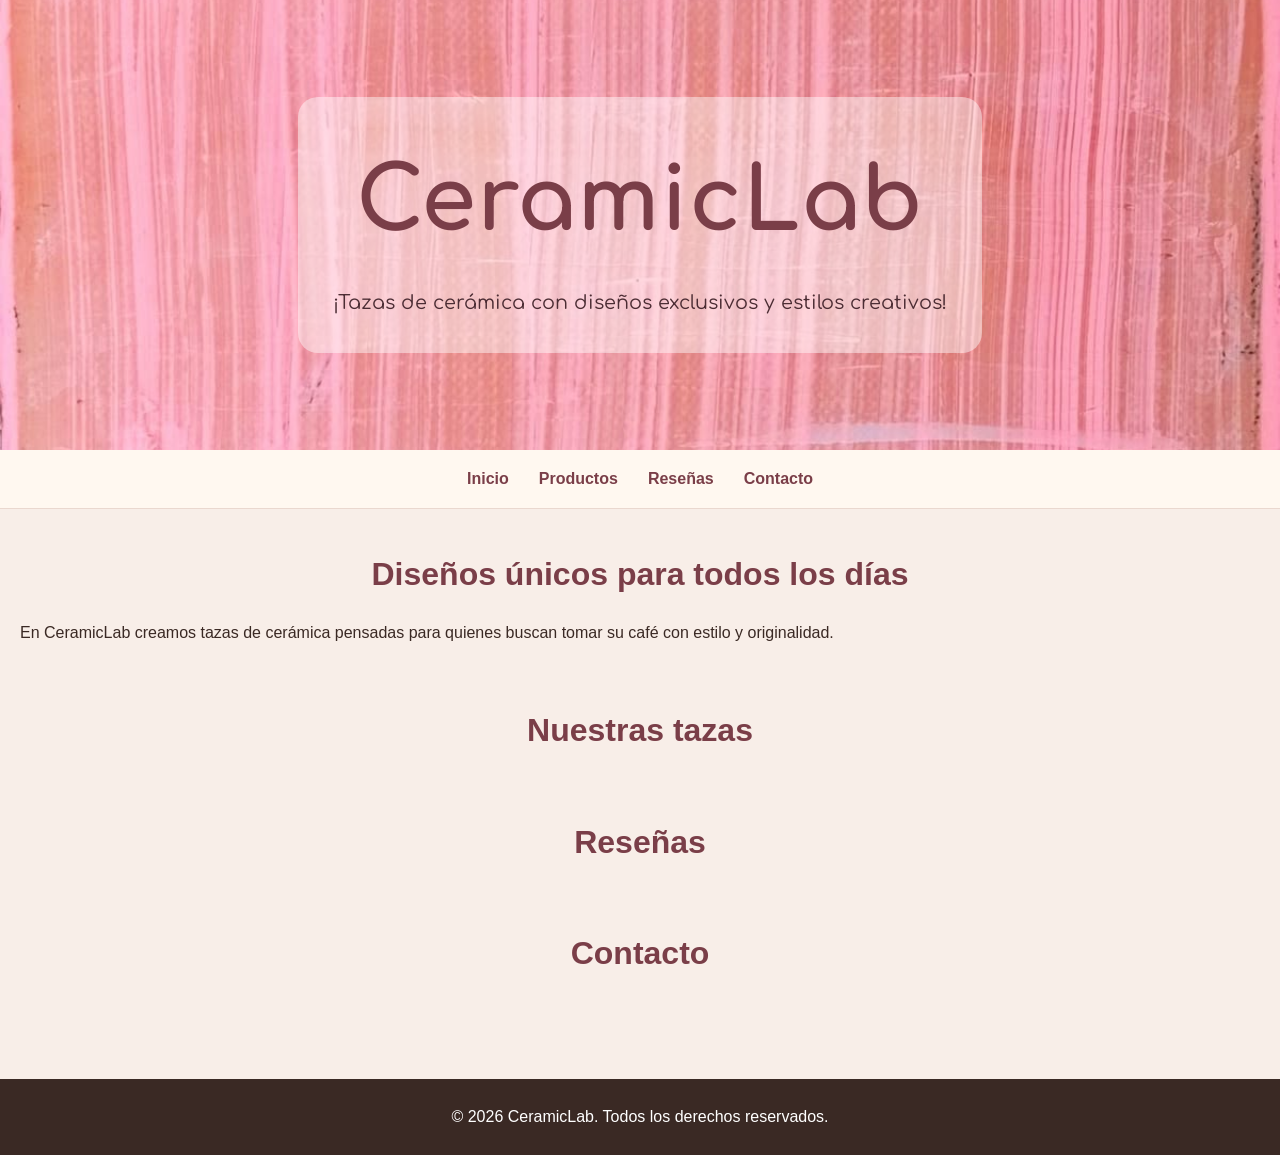
==== index.html @ 23b47c5d "Rename Index.html to index.html" ====
<!DOCTYPE html>
<html lang="es">
<head>
  <meta charset="UTF-8">
  <meta name="viewport" content="width=device-width, initial-scale=1.0">
  <title>CeramicLab</title>
  <link rel="preconnect" href="https://fonts.googleapis.com">
  <link rel="preconnect" href="https://fonts.gstatic.com" crossorigin>
  <link href="https://fonts.googleapis.com/css2?family=Comfortaa:wght@400;700&display=swap" rel="stylesheet">
  <link rel="stylesheet" href="styles.css">
  </head>
<body>

    <header class="hero" id="inicio">
  <div class="hero-contenido">
    <h1>CeramicLab</h1>
    <p>¡Tazas de cerámica con diseños exclusivos y estilos creativos!</p>
  </div>
</header>


  <nav>
    <ul>
      <li><a href="#inicio">Inicio</a></li>
      <li><a href="#productos">Productos</a></li>
      <li><a href="#resenas">Reseñas</a></li>
      <li><a href="#contacto">Contacto</a></li>
    </ul>
  </nav>

  <main>
    <section id="presentación">
      <h2>Diseños únicos para todos los días</h2>
      <p>En CeramicLab creamos tazas de cerámica pensadas para quienes buscan tomar su café con estilo y originalidad.</p>
    </section>

    <section id="productos">
      <h2>Nuestras tazas</h2>
    </section>

    <section id="resenas">
      <h2>Reseñas</h2>
    </section>

    <section id="contacto">
      <h2>Contacto</h2>
    </section>
  </main>

  <footer>
    <p>© 2026 CeramicLab. Todos los derechos reservados.</p>
  </footer>

</body>
</html>
---- styles.css ----
/* RESET GENERAL */
* {
  margin: 0;
  padding: 0;
  box-sizing: border-box;
}

/* ESTILOS GENERALES */
body {
  font-family: Arial, sans-serif;
  background-color: #f8eee8;
  color: #3a2924;
  line-height: 1.6;
}

/* PORTADA / HERO */
.hero {
  background-image: url("./imagenes/Fondo-CL.jpg");
  background-size: cover;
  background-position: center;
  background-repeat: no-repeat;
  min-height: 450px;
  display: flex;
  justify-content: center;
  align-items: center;
  text-align: center;
  padding: 40px 20px;
}

.hero-contenido {
  background-color: rgba(255, 255, 255, 0.45);
  padding: 35px;
  border-radius: 20px;
  max-width: 700px;
}

.hero h1 {
  font-family: "Comfortaa", sans-serif;
  font-size: 5.5rem;
  color: #7a3e48;
  margin-bottom: 15px;
  letter-spacing: 1px;
}

.hero p {
  font-family: "Comfortaa", sans-serif;
  font-size: 1.2rem;
  color: #4b2c33;
}

/* NAVEGACIÓN */
nav {
  background-color: #fff8f0;
  padding: 16px 20px;
  border-bottom: 1px solid #ead8cf;
}

nav ul {
  list-style: none;
  display: flex;
  justify-content: center;
  gap: 30px;
  flex-wrap: wrap;
}

nav a {
  text-decoration: none;
  color: #7a3e48;
  font-weight: bold;
}

nav a:hover {
  color: #c97b63;
}

/* CONTENIDO PRINCIPAL */
main {
  padding: 40px 20px;
}

section {
  margin-bottom: 60px;
}

section h2 {
  text-align: center;
  font-size: 2rem;
  color: #7a3e48;
  margin-bottom: 20px;
}

/* INICIO */
#presentacion {
  max-width: 900px;
  margin: 0 auto 60px auto;
  text-align: center;
}

#presentacion p {
  font-size: 1.1rem;
}

/* PRODUCTOS CON FLEXBOX */
.productos-contenedor {
  display: flex;
  justify-content: center;
  gap: 25px;
  flex-wrap: wrap;
}

.card-producto {
  background-color: #fffaf5;
  width: 280px;
  padding: 20px;
  border-radius: 18px;
  box-shadow: 0 4px 14px rgba(90, 56, 48, 0.15);
  text-align: center;
}

.card-producto img {
  width: 100%;
  height: 220px;
  object-fit: cover;
  border-radius: 14px;
  margin-bottom: 15px;
}

.card-producto h3 {
  color: #7a3e48;
  margin-bottom: 10px;
}

.card-producto p {
  margin-bottom: 12px;
}

.precio {
  display: block;
  font-weight: bold;
  color: #c97b63;
  font-size: 1.2rem;
  margin-bottom: 15px;
}

.card-producto button {
  background-color: #c97b63;
  color: white;
  border: none;
  padding: 10px 18px;
  border-radius: 25px;
  cursor: pointer;
}

.card-producto button:hover {
  background-color: #a95f4d;
}

/* RESEÑAS CON GRID */
.resenas-contenedor {
  display: grid;
  grid-template-columns: repeat(3, 1fr);
  gap: 25px;
  max-width: 1000px;
  margin: 0 auto;
}

.card-resena {
  background-color: #fffaf5;
  padding: 25px;
  border-radius: 18px;
  box-shadow: 0 4px 14px rgba(90, 56, 48, 0.12);
}

.card-resena h3 {
  color: #7a3e48;
  margin-bottom: 10px;
}

/* CONTACTO */
#contacto {
  max-width: 700px;
  margin: 0 auto 60px auto;
}

form {
  background-color: #fffaf5;
  padding: 30px;
  border-radius: 18px;
  box-shadow: 0 4px 14px rgba(90, 56, 48, 0.12);
}

label {
  display: block;
  margin-bottom: 8px;
  font-weight: bold;
  color: #7a3e48;
}

input,
textarea {
  width: 100%;
  padding: 12px;
  margin-bottom: 18px;
  border: 1px solid #d8b8ad;
  border-radius: 10px;
  font-family: Arial, sans-serif;
}

textarea {
  min-height: 120px;
  resize: vertical;
}

input:focus,
textarea:focus {
  outline: none;
  border-color: #c97b63;
}

form button {
  background-color: #7a3e48;
  color: white;
  border: none;
  padding: 12px 22px;
  border-radius: 25px;
  cursor: pointer;
}

form button:hover {
  background-color: #5e2f38;
}

/* FOOTER */
footer {
  background-color: #3a2924;
  color: white;
  text-align: center;
  padding: 25px 20px;
}

/* RESPONSIVE */
@media (max-width: 768px) {
  .hero {
    min-height: 360px;
    padding: 30px 15px;
  }

  .hero h1 {
    font-size: 2.4rem;
  }

  .hero p {
    font-size: 1rem;
  }

  .hero-contenido {
    padding: 25px;
  }

  nav ul {
    flex-direction: column;
    gap: 12px;
  }

  main {
    padding: 30px 15px;
  }

  .resenas-contenedor {
    grid-template-columns: 1fr;
  }

  form {
    padding: 22px;
  }
}
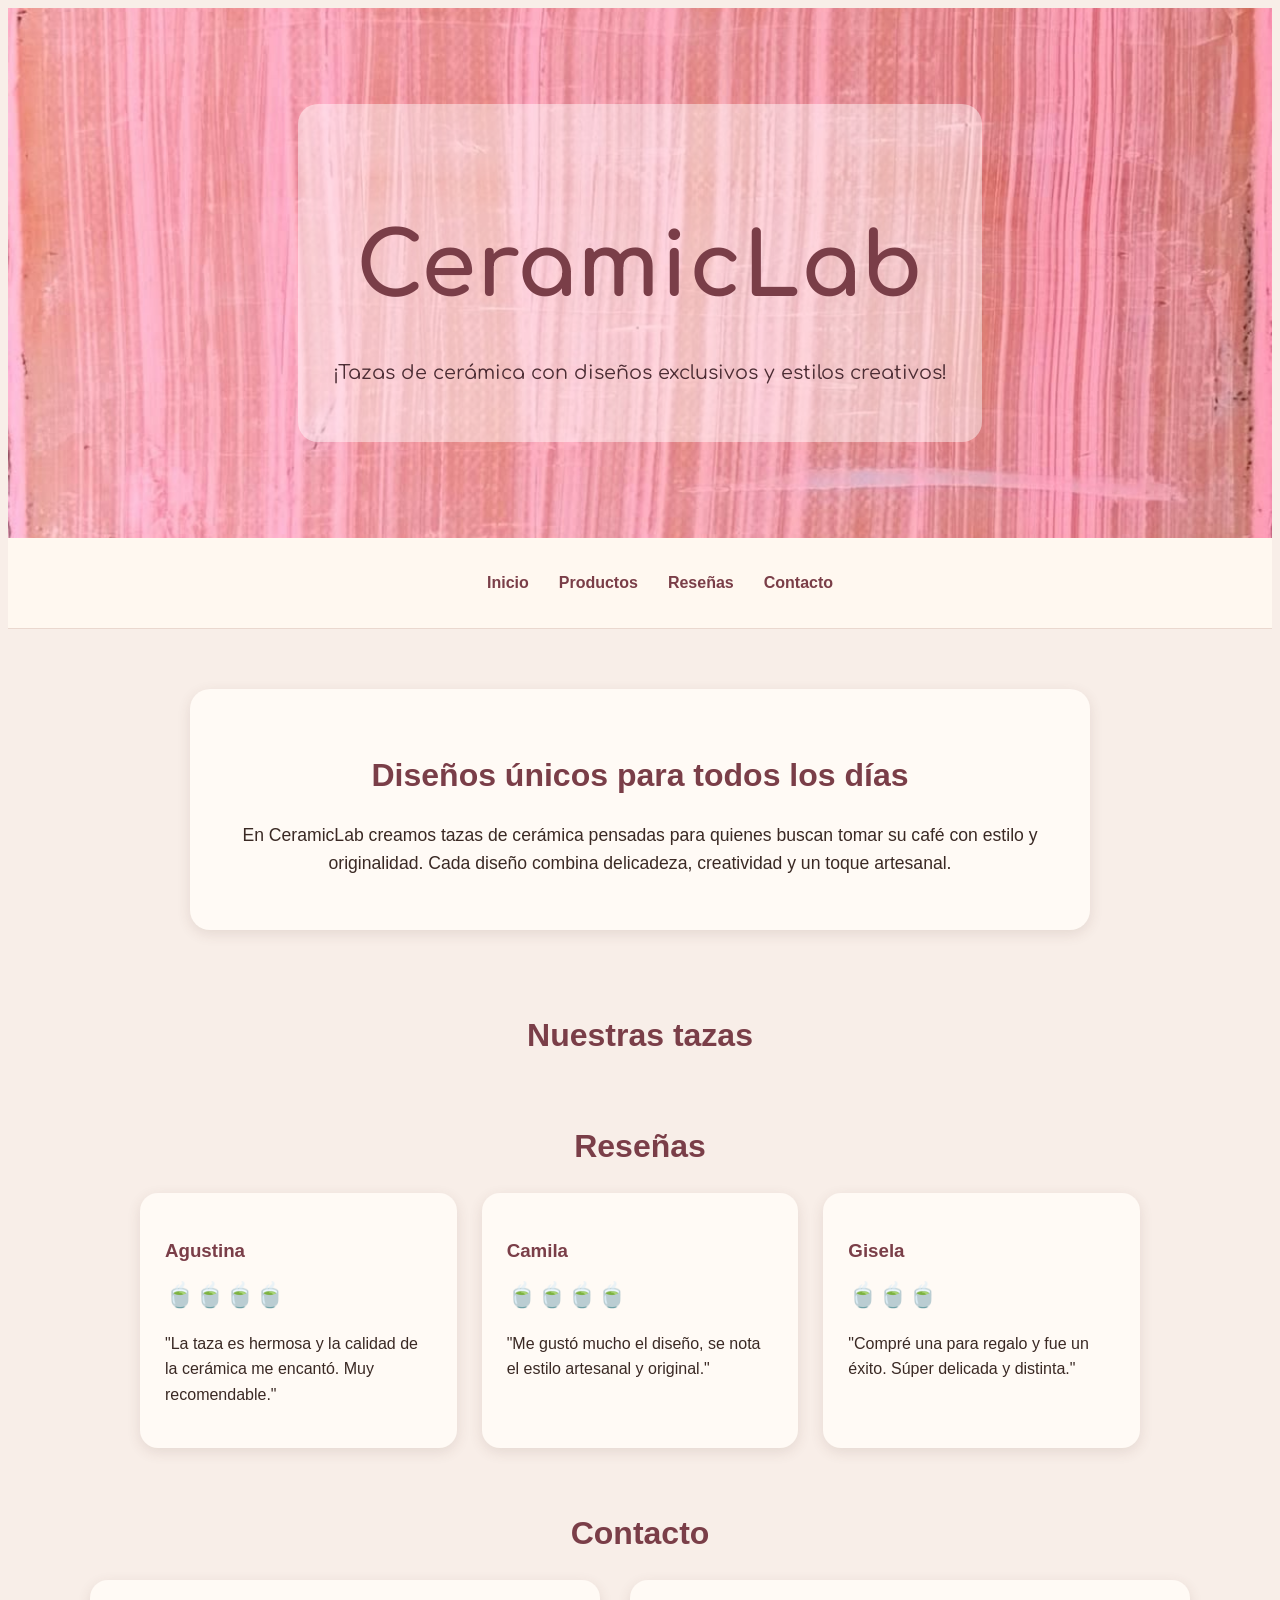
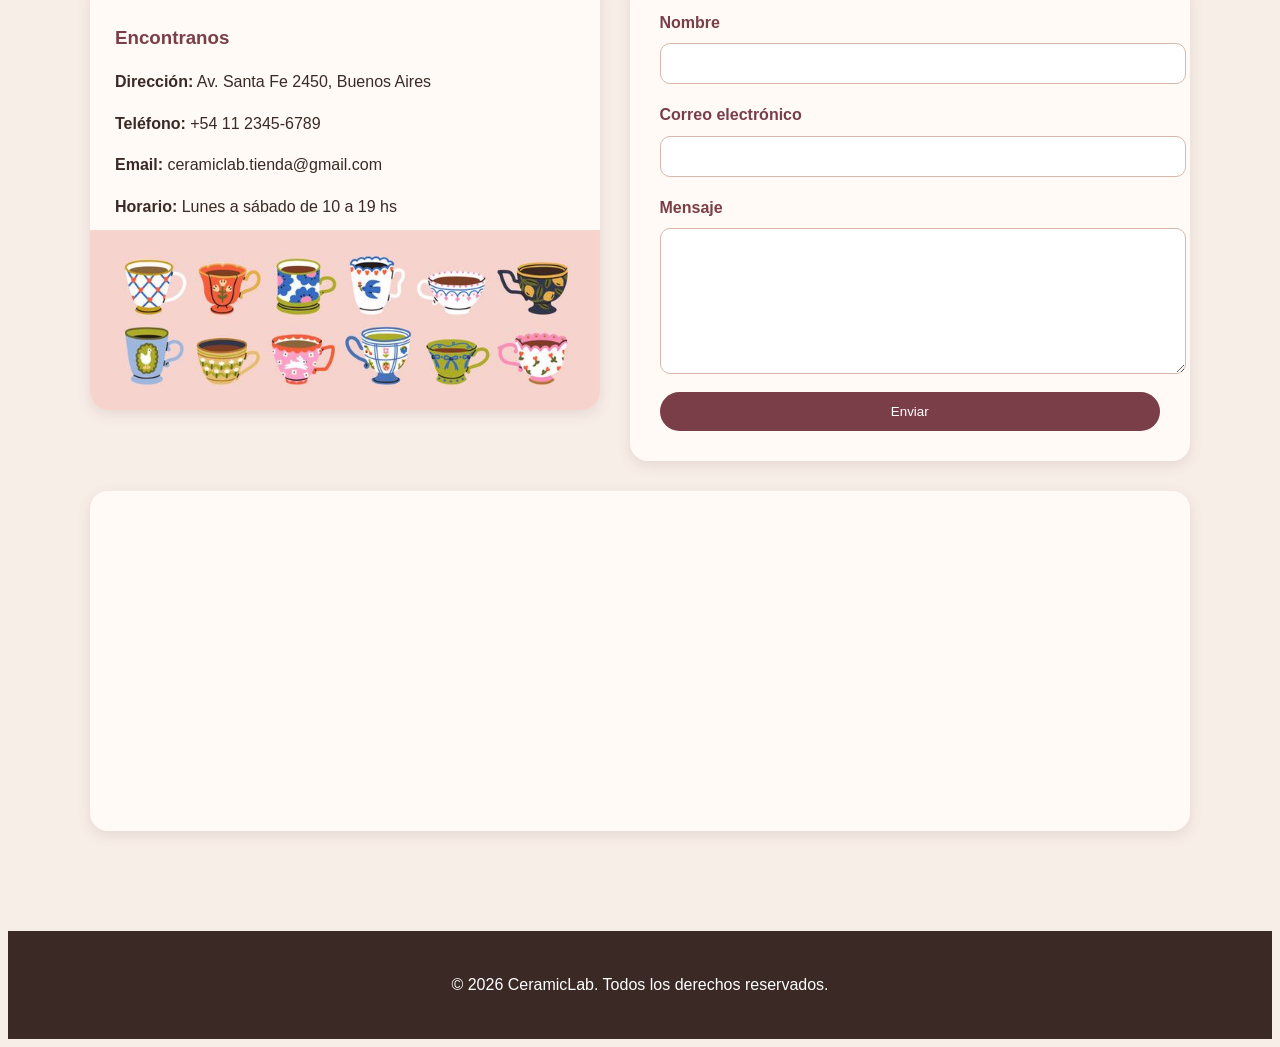
==== commit aecac42a: "Merge branch 'main' of https://github.com/maluguiro/CeramicLab" ====
--- a/index.html
+++ b/index.html
@@ -29,22 +29,86 @@
   </nav>
 
   <main>
-    <section id="presentación">
-      <h2>Diseños únicos para todos los días</h2>
-      <p>En CeramicLab creamos tazas de cerámica pensadas para quienes buscan tomar su café con estilo y originalidad.</p>
-    </section>
+  <section id="presentacion" class="presentacion">
+  <div class="presentacion-caja">
+    <h2>Diseños únicos para todos los días</h2>
+    <p>
+      En CeramicLab creamos tazas de cerámica pensadas para quienes buscan
+      tomar su café con estilo y originalidad. Cada diseño combina delicadeza,
+      creatividad y un toque artesanal.
+    </p>
+  </div>
+</section>
 
     <section id="productos">
       <h2>Nuestras tazas</h2>
     </section>
 
     <section id="resenas">
-      <h2>Reseñas</h2>
-    </section>
+  <h2>Reseñas</h2>
+
+  <div class="resenas-contenedor">
+    <article class="card-resena">
+      <h3>Agustina</h3>
+      <div class="rating">🍵🍵🍵🍵</div>
+      <p>"La taza es hermosa y la calidad de la cerámica me encantó. Muy recomendable."</p>
+    </article>
+
+    <article class="card-resena">
+      <h3>Camila</h3>
+      <div class="rating">🍵🍵🍵🍵</div>
+      <p>"Me gustó mucho el diseño, se nota el estilo artesanal y original."</p>
+    </article>
+
+    <article class="card-resena">
+      <h3>Gisela</h3>
+      <div class="rating">🍵🍵🍵</div>
+      <p>"Compré una para regalo y fue un éxito. Súper delicada y distinta."</p>
+    </article>
+  </div>
+</section>
 
     <section id="contacto">
-      <h2>Contacto</h2>
-    </section>
+  <h2>Contacto</h2>
+
+  <div class="contacto-contenedor">
+    <div class="info-contacto">
+  <h3>Encontranos</h3>
+  <p><strong>Dirección:</strong> Av. Santa Fe 2450, Buenos Aires</p>
+  <p><strong>Teléfono:</strong> +54 11 2345-6789</p>
+  <p><strong>Email:</strong> ceramiclab.tienda@gmail.com</p>
+  <p><strong>Horario:</strong> Lunes a sábado de 10 a 19 hs</p>
+
+  <figure class="imagen-tazas-contacto">
+    <img src="imagenes/Tazas.jpg" alt="Ilustración decorativa de varias tazas" loading="lazy">
+  </figure>
+</div>
+
+    <form action="https://formspree.io/f/xykodpkn" method="POST">
+      <label for="nombre">Nombre</label>
+      <input type="text" id="nombre" name="nombre" required>
+
+      <label for="email">Correo electrónico</label>
+      <input type="email" id="email" name="email" required>
+
+      <label for="mensaje">Mensaje</label>
+      <textarea id="mensaje" name="mensaje" required></textarea>
+
+      <button type="submit">Enviar</button>
+    </form>
+
+    <div class="mapa">
+      <iframe
+        src="https://www.google.com/maps?q=Av.%20Santa%20Fe%202450,%20Buenos%20Aires&output=embed"
+        width="100%"
+        height="300"
+        style="border:0;"
+        allowfullscreen=""
+        loading="lazy">
+      </iframe>
+    </div>
+  </div>
+</section>
   </main>
 
   <footer>
--- a/styles.css
+++ b/styles.css
@@ -1,5 +1,5 @@
-/* RESET GENERAL */
-* {
+
+{
   margin: 0;
   padding: 0;
   box-sizing: border-box;
@@ -13,7 +13,7 @@
   line-height: 1.6;
 }
 
-/* PORTADA / HERO */
+/* PORTADA */
 .hero {
   background-image: url("./imagenes/Fondo-CL.jpg");
   background-size: cover;
@@ -100,12 +100,20 @@
   font-size: 1.1rem;
 }
 
-/* PRODUCTOS CON FLEXBOX */
-.productos-contenedor {
+
+.presentacion {
   display: flex;
   justify-content: center;
-  gap: 25px;
-  flex-wrap: wrap;
+  padding: 20px;
+}
+
+.presentacion-caja {
+  max-width: 900px;
+  background-color: #fffaf5;
+  padding: 35px;
+  border-radius: 20px;
+  box-shadow: 0 4px 14px rgba(90, 56, 48, 0.12);
+  text-align: center;
 }
 
 .card-producto {
@@ -176,11 +184,83 @@
   margin-bottom: 10px;
 }
 
-/* CONTACTO */
-#contacto {
-  max-width: 700px;
-  margin: 0 auto 60px auto;
-}
+.rating {
+  font-size: 1.5rem;
+  margin-bottom: 10px;
+  color: #c97b63;
+}
+
+.contacto-contenedor {
+  display: grid;
+  grid-template-columns: minmax(280px, 1fr) minmax(380px, 1.1fr);
+  grid-template-rows: auto auto;
+  gap: 30px;
+  align-items: start;
+  max-width: 1100px;
+  margin: 0 auto 30px;
+}
+
+.info-contacto,
+.contacto-contenedor form {
+  min-height: 300px;
+}
+
+.contacto-contenedor form {
+  display: flex;
+  flex-direction: column;
+  justify-content: space-between;
+  grid-column: 2 / 3;
+  grid-row: 1 / 2;
+  min-width: 280px;
+  align-self: start;
+}
+
+.mapa {
+  grid-column: 1 / -1;
+  grid-row: 2 / 3;
+  background-color: #fffaf5;
+  padding: 20px;
+  border-radius: 18px;
+  overflow: hidden;
+  box-shadow: 0 4px 14px rgba(90, 56, 48, 0.12);
+}
+
+.info-contacto {
+  background-color: #fffaf5;
+  padding: 25px;
+  border-radius: 18px;
+  box-shadow: 0 4px 14px rgba(90, 56, 48, 0.12);
+}
+
+.info-contacto h3 {
+  color: #7a3e48;
+  margin-bottom: 15px;
+}
+
+.info-contacto p {
+  margin-bottom: 10px;
+}
+
+.mapa iframe {
+  display: block;
+  width: 100%;
+  min-height: 260px;
+  border: 0;
+}
+.imagen-tazas-contacto {
+  margin: auto -25px -25px -25px;
+  overflow: hidden;
+  border-radius: 0 0 18px 18px;
+}
+
+.imagen-tazas-contacto img {
+  width: 100%;
+  height: 180px;
+  display: block;
+  object-fit: cover;
+  object-position: center;
+}
+
 
 form {
   background-color: #fffaf5;
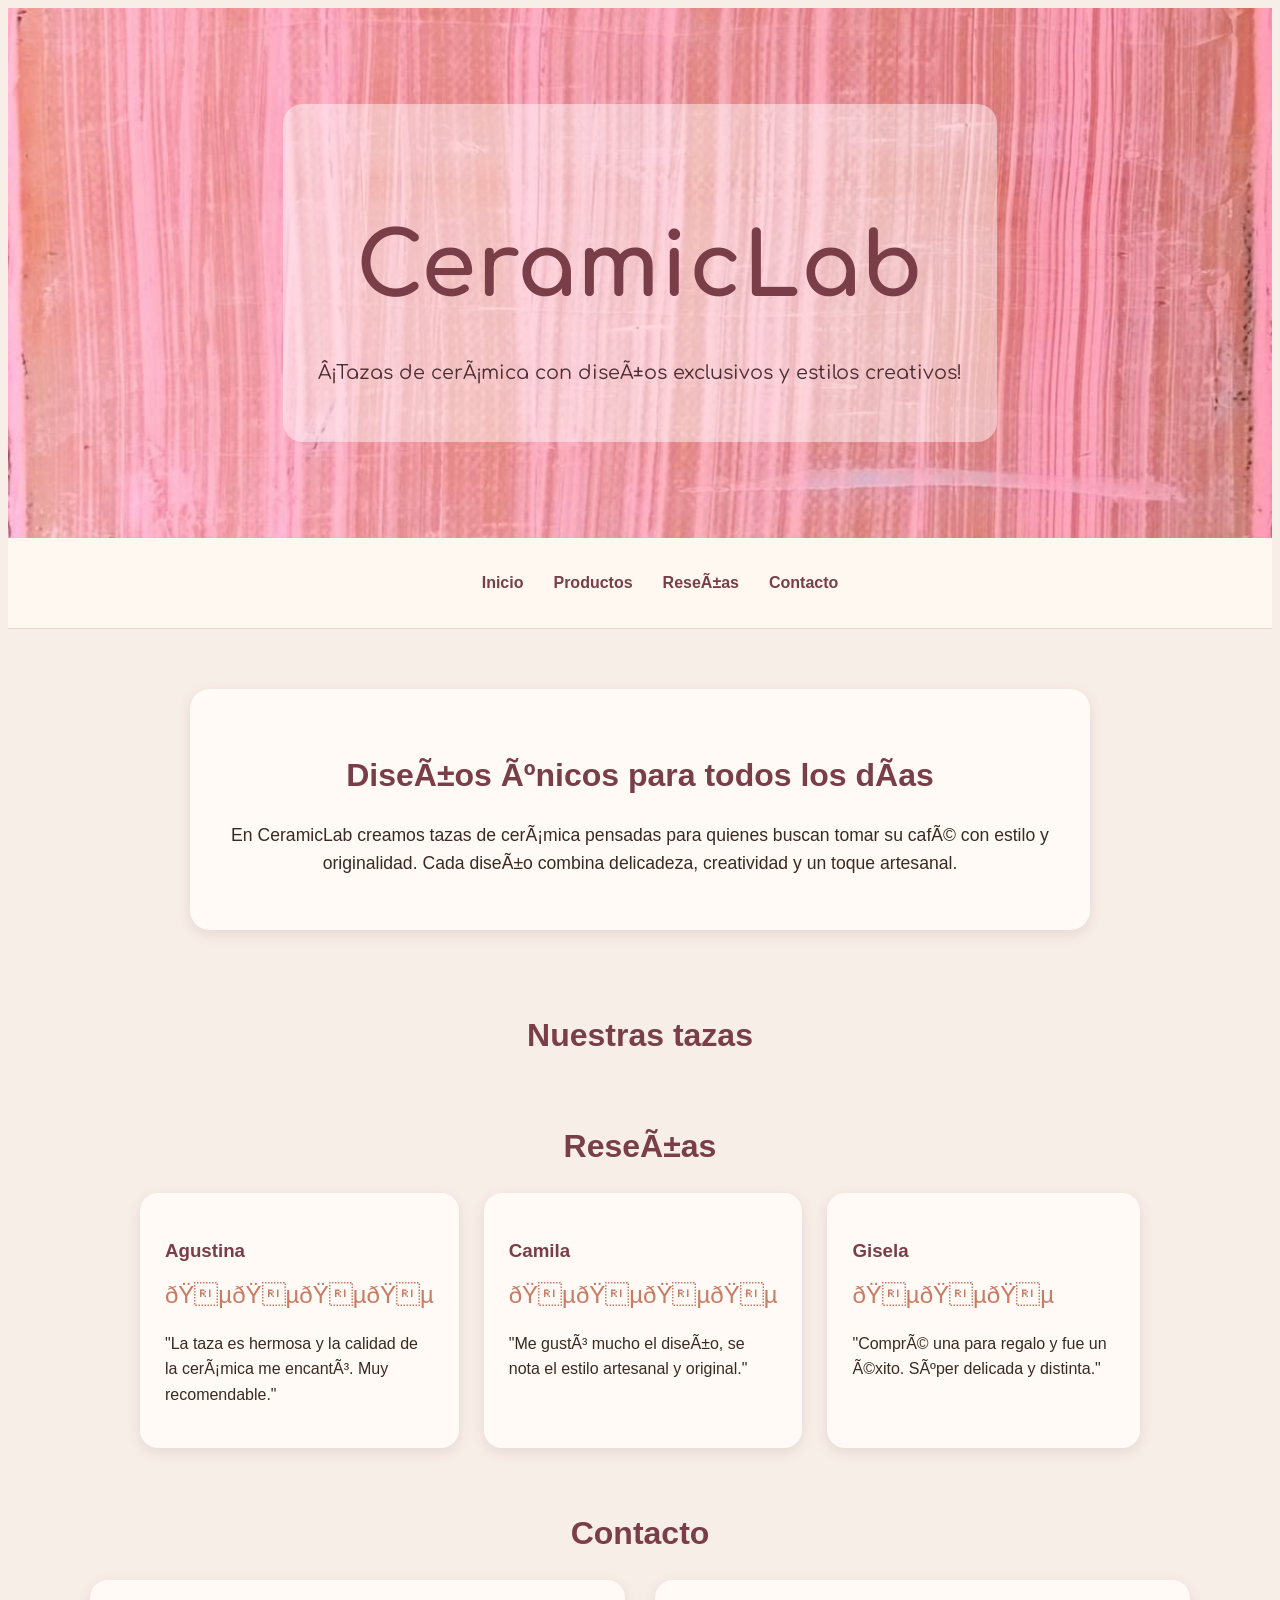
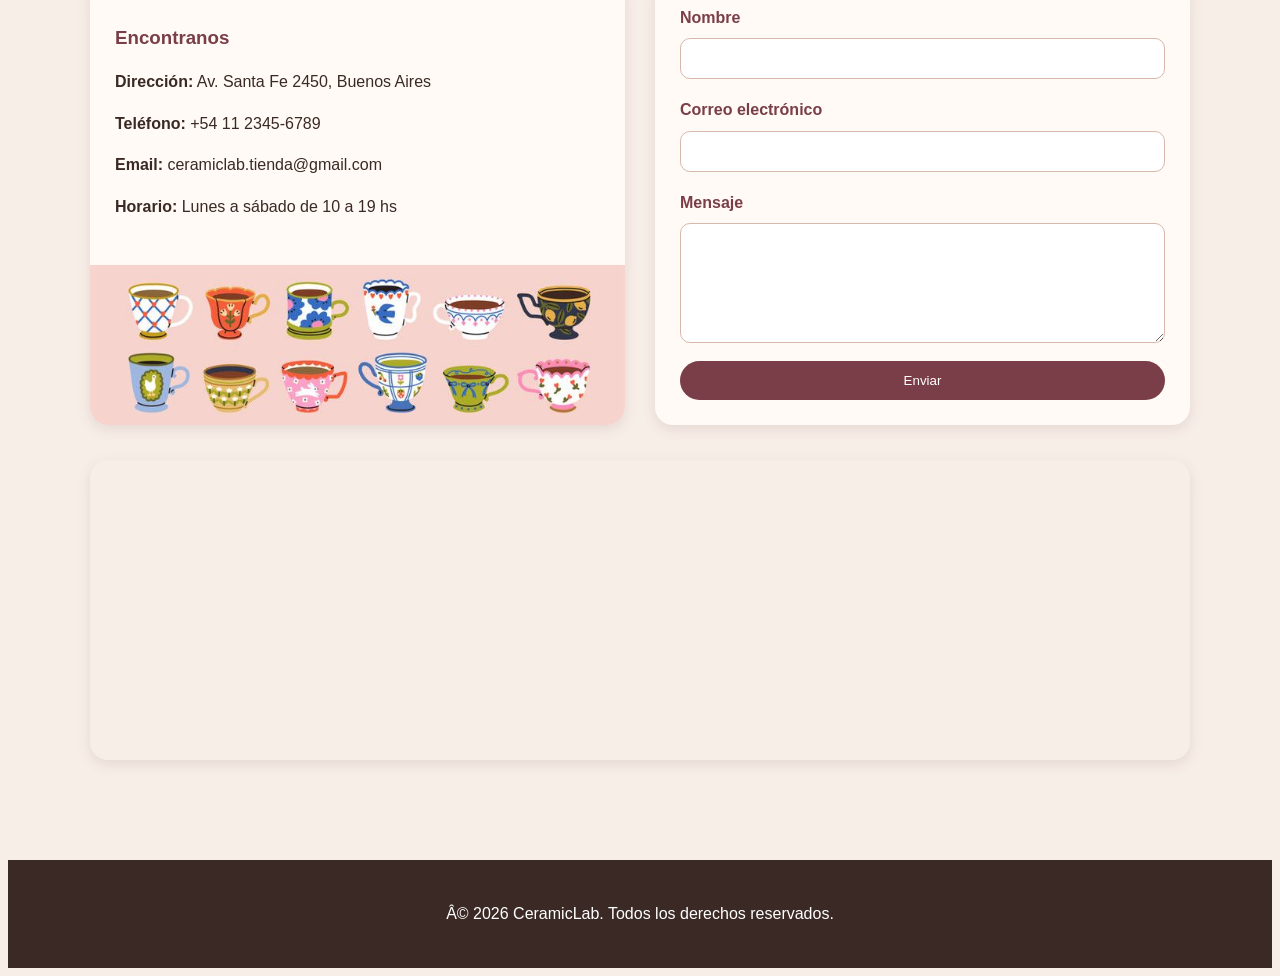
==== commit dbb19cb0: "alineaciones de las Cards inferiores de mapa y contacto" ====
--- a/index.html
+++ b/index.html
@@ -14,7 +14,7 @@
     <header class="hero" id="inicio">
   <div class="hero-contenido">
     <h1>CeramicLab</h1>
-    <p>¡Tazas de cerámica con diseños exclusivos y estilos creativos!</p>
+    <p>Â¡Tazas de cerÃ¡mica con diseÃ±os exclusivos y estilos creativos!</p>
   </div>
 </header>
 
@@ -23,7 +23,7 @@
     <ul>
       <li><a href="#inicio">Inicio</a></li>
       <li><a href="#productos">Productos</a></li>
-      <li><a href="#resenas">Reseñas</a></li>
+      <li><a href="#resenas">ReseÃ±as</a></li>
       <li><a href="#contacto">Contacto</a></li>
     </ul>
   </nav>
@@ -31,10 +31,10 @@
   <main>
   <section id="presentacion" class="presentacion">
   <div class="presentacion-caja">
-    <h2>Diseños únicos para todos los días</h2>
+    <h2>DiseÃ±os Ãºnicos para todos los dÃ­as</h2>
     <p>
-      En CeramicLab creamos tazas de cerámica pensadas para quienes buscan
-      tomar su café con estilo y originalidad. Cada diseño combina delicadeza,
+      En CeramicLab creamos tazas de cerÃ¡mica pensadas para quienes buscan
+      tomar su cafÃ© con estilo y originalidad. Cada diseÃ±o combina delicadeza,
       creatividad y un toque artesanal.
     </p>
   </div>
@@ -45,25 +45,25 @@
     </section>
 
     <section id="resenas">
-  <h2>Reseñas</h2>
+  <h2>ReseÃ±as</h2>
 
   <div class="resenas-contenedor">
     <article class="card-resena">
       <h3>Agustina</h3>
-      <div class="rating">🍵🍵🍵🍵</div>
-      <p>"La taza es hermosa y la calidad de la cerámica me encantó. Muy recomendable."</p>
+      <div class="rating">ðŸµðŸµðŸµðŸµ</div>
+      <p>"La taza es hermosa y la calidad de la cerÃ¡mica me encantÃ³. Muy recomendable."</p>
     </article>
 
     <article class="card-resena">
       <h3>Camila</h3>
-      <div class="rating">🍵🍵🍵🍵</div>
-      <p>"Me gustó mucho el diseño, se nota el estilo artesanal y original."</p>
+      <div class="rating">ðŸµðŸµðŸµðŸµ</div>
+      <p>"Me gustÃ³ mucho el diseÃ±o, se nota el estilo artesanal y original."</p>
     </article>
 
     <article class="card-resena">
       <h3>Gisela</h3>
-      <div class="rating">🍵🍵🍵</div>
-      <p>"Compré una para regalo y fue un éxito. Súper delicada y distinta."</p>
+      <div class="rating">ðŸµðŸµðŸµ</div>
+      <p>"ComprÃ© una para regalo y fue un Ã©xito. SÃºper delicada y distinta."</p>
     </article>
   </div>
 </section>
@@ -73,18 +73,20 @@
 
   <div class="contacto-contenedor">
     <div class="info-contacto">
-  <h3>Encontranos</h3>
-  <p><strong>Dirección:</strong> Av. Santa Fe 2450, Buenos Aires</p>
-  <p><strong>Teléfono:</strong> +54 11 2345-6789</p>
-  <p><strong>Email:</strong> ceramiclab.tienda@gmail.com</p>
-  <p><strong>Horario:</strong> Lunes a sábado de 10 a 19 hs</p>
+      <div class="info-contacto-texto">
+        <h3>Encontranos</h3>
+        <p><strong>Dirección:</strong> Av. Santa Fe 2450, Buenos Aires</p>
+        <p><strong>Teléfono:</strong> +54 11 2345-6789</p>
+        <p><strong>Email:</strong> ceramiclab.tienda@gmail.com</p>
+        <p><strong>Horario:</strong> Lunes a sábado de 10 a 19 hs</p>
+      </div>
 
-  <figure class="imagen-tazas-contacto">
-    <img src="imagenes/Tazas.jpg" alt="Ilustración decorativa de varias tazas" loading="lazy">
-  </figure>
-</div>
+      <figure class="imagen-tazas-contacto">
+        <img src="imagenes/Tazas.jpg" alt="Ilustración decorativa de varias tazas" loading="lazy">
+      </figure>
+    </div>
 
-    <form action="https://formspree.io/f/xykodpkn" method="POST">
+    <form action="https://formspree.io/f/TU_CODIGO" method="POST">
       <label for="nombre">Nombre</label>
       <input type="text" id="nombre" name="nombre" required>
 
@@ -96,23 +98,23 @@
 
       <button type="submit">Enviar</button>
     </form>
+  </div>
 
-    <div class="mapa">
-      <iframe
-        src="https://www.google.com/maps?q=Av.%20Santa%20Fe%202450,%20Buenos%20Aires&output=embed"
-        width="100%"
-        height="300"
-        style="border:0;"
-        allowfullscreen=""
-        loading="lazy">
-      </iframe>
-    </div>
+  <div class="mapa">
+    <iframe
+      src="https://www.google.com/maps?q=Av.%20Santa%20Fe%202450,%20Buenos%20Aires&output=embed"
+      width="100%"
+      height="300"
+      style="border:0;"
+      allowfullscreen=""
+      loading="lazy">
+    </iframe>
   </div>
 </section>
   </main>
 
   <footer>
-    <p>© 2026 CeramicLab. Todos los derechos reservados.</p>
+    <p>Â© 2026 CeramicLab. Todos los derechos reservados.</p>
   </footer>
 
 </body>
--- a/styles.css
+++ b/styles.css
@@ -190,46 +190,35 @@
   color: #c97b63;
 }
 
+/* CONTACTO */
+#contacto {
+  max-width: 1200px;
+  margin: 0 auto 60px auto;
+  padding: 0 20px;
+}
+
 .contacto-contenedor {
   display: grid;
-  grid-template-columns: minmax(280px, 1fr) minmax(380px, 1.1fr);
-  grid-template-rows: auto auto;
+  grid-template-columns: 1fr 1fr;
   gap: 30px;
-  align-items: start;
   max-width: 1100px;
-  margin: 0 auto 30px;
-}
-
-.info-contacto,
-.contacto-contenedor form {
-  min-height: 300px;
-}
-
-.contacto-contenedor form {
+  margin: 0 auto 35px auto;
+  align-items: stretch;
+}
+
+/* CARD IZQUIERDO */
+.info-contacto {
+  background-color: #fffaf5;
+  border-radius: 18px;
+  box-shadow: 0 4px 14px rgba(90, 56, 48, 0.12);
+  overflow: hidden;
   display: flex;
   flex-direction: column;
-  justify-content: space-between;
-  grid-column: 2 / 3;
-  grid-row: 1 / 2;
-  min-width: 280px;
-  align-self: start;
-}
-
-.mapa {
-  grid-column: 1 / -1;
-  grid-row: 2 / 3;
-  background-color: #fffaf5;
-  padding: 20px;
-  border-radius: 18px;
-  overflow: hidden;
-  box-shadow: 0 4px 14px rgba(90, 56, 48, 0.12);
-}
-
-.info-contacto {
-  background-color: #fffaf5;
+  min-height: 360px;
+}
+
+.info-contacto-texto {
   padding: 25px;
-  border-radius: 18px;
-  box-shadow: 0 4px 14px rgba(90, 56, 48, 0.12);
 }
 
 .info-contacto h3 {
@@ -241,44 +230,43 @@
   margin-bottom: 10px;
 }
 
-.mapa iframe {
-  display: block;
-  width: 100%;
-  min-height: 260px;
-  border: 0;
-}
+/* IMAGEN DE TAZAS */
 .imagen-tazas-contacto {
-  margin: auto -25px -25px -25px;
-  overflow: hidden;
-  border-radius: 0 0 18px 18px;
+  margin: auto 0 0 0;
+  width: 100%;
 }
 
 .imagen-tazas-contacto img {
   width: 100%;
-  height: 180px;
+  height: 160px;
   display: block;
   object-fit: cover;
   object-position: center;
 }
 
-
-form {
-  background-color: #fffaf5;
-  padding: 30px;
-  border-radius: 18px;
-  box-shadow: 0 4px 14px rgba(90, 56, 48, 0.12);
-}
-
-label {
+/* CARD DERECHO / FORMULARIO */
+.contacto-contenedor form {
+  background-color: #fffaf5;
+  padding: 25px;
+  border-radius: 18px;
+  box-shadow: 0 4px 14px rgba(90, 56, 48, 0.12);
+  display: flex;
+  flex-direction: column;
+  min-height: 360px;
+}
+
+.contacto-contenedor label {
   display: block;
   margin-bottom: 8px;
   font-weight: bold;
   color: #7a3e48;
 }
 
-input,
-textarea {
-  width: 100%;
+.contacto-contenedor input,
+.contacto-contenedor textarea {
+  width: 100%;
+  max-width: 100%;
+  box-sizing: border-box;
   padding: 12px;
   margin-bottom: 18px;
   border: 1px solid #d8b8ad;
@@ -286,28 +274,46 @@
   font-family: Arial, sans-serif;
 }
 
-textarea {
+.contacto-contenedor textarea {
   min-height: 120px;
   resize: vertical;
 }
 
-input:focus,
-textarea:focus {
+.contacto-contenedor input:focus,
+.contacto-contenedor textarea:focus {
   outline: none;
   border-color: #c97b63;
 }
 
-form button {
+.contacto-contenedor button {
+  width: 100%;
   background-color: #7a3e48;
   color: white;
   border: none;
   padding: 12px 22px;
   border-radius: 25px;
   cursor: pointer;
-}
-
-form button:hover {
+  margin-top: auto;
+}
+
+.contacto-contenedor button:hover {
   background-color: #5e2f38;
+}
+
+/* MAPA ABAJO, ANCHO COMPLETO */
+.mapa {
+  max-width: 1100px;
+  margin: 0 auto;
+  border-radius: 18px;
+  overflow: hidden;
+  box-shadow: 0 4px 14px rgba(90, 56, 48, 0.12);
+}
+
+.mapa iframe {
+  display: block;
+  width: 100%;
+  height: 300px;
+  border: 0;
 }
 
 /* FOOTER */
@@ -350,7 +356,20 @@
     grid-template-columns: 1fr;
   }
 
-  form {
-    padding: 22px;
-  }
-}+  .contacto-contenedor {
+    grid-template-columns: 1fr;
+  }
+
+  .info-contacto,
+  .contacto-contenedor form {
+    min-height: auto;
+  }
+
+  .imagen-tazas-contacto img {
+    height: auto;
+  }
+
+  .mapa iframe {
+    height: 260px;
+  }
+}
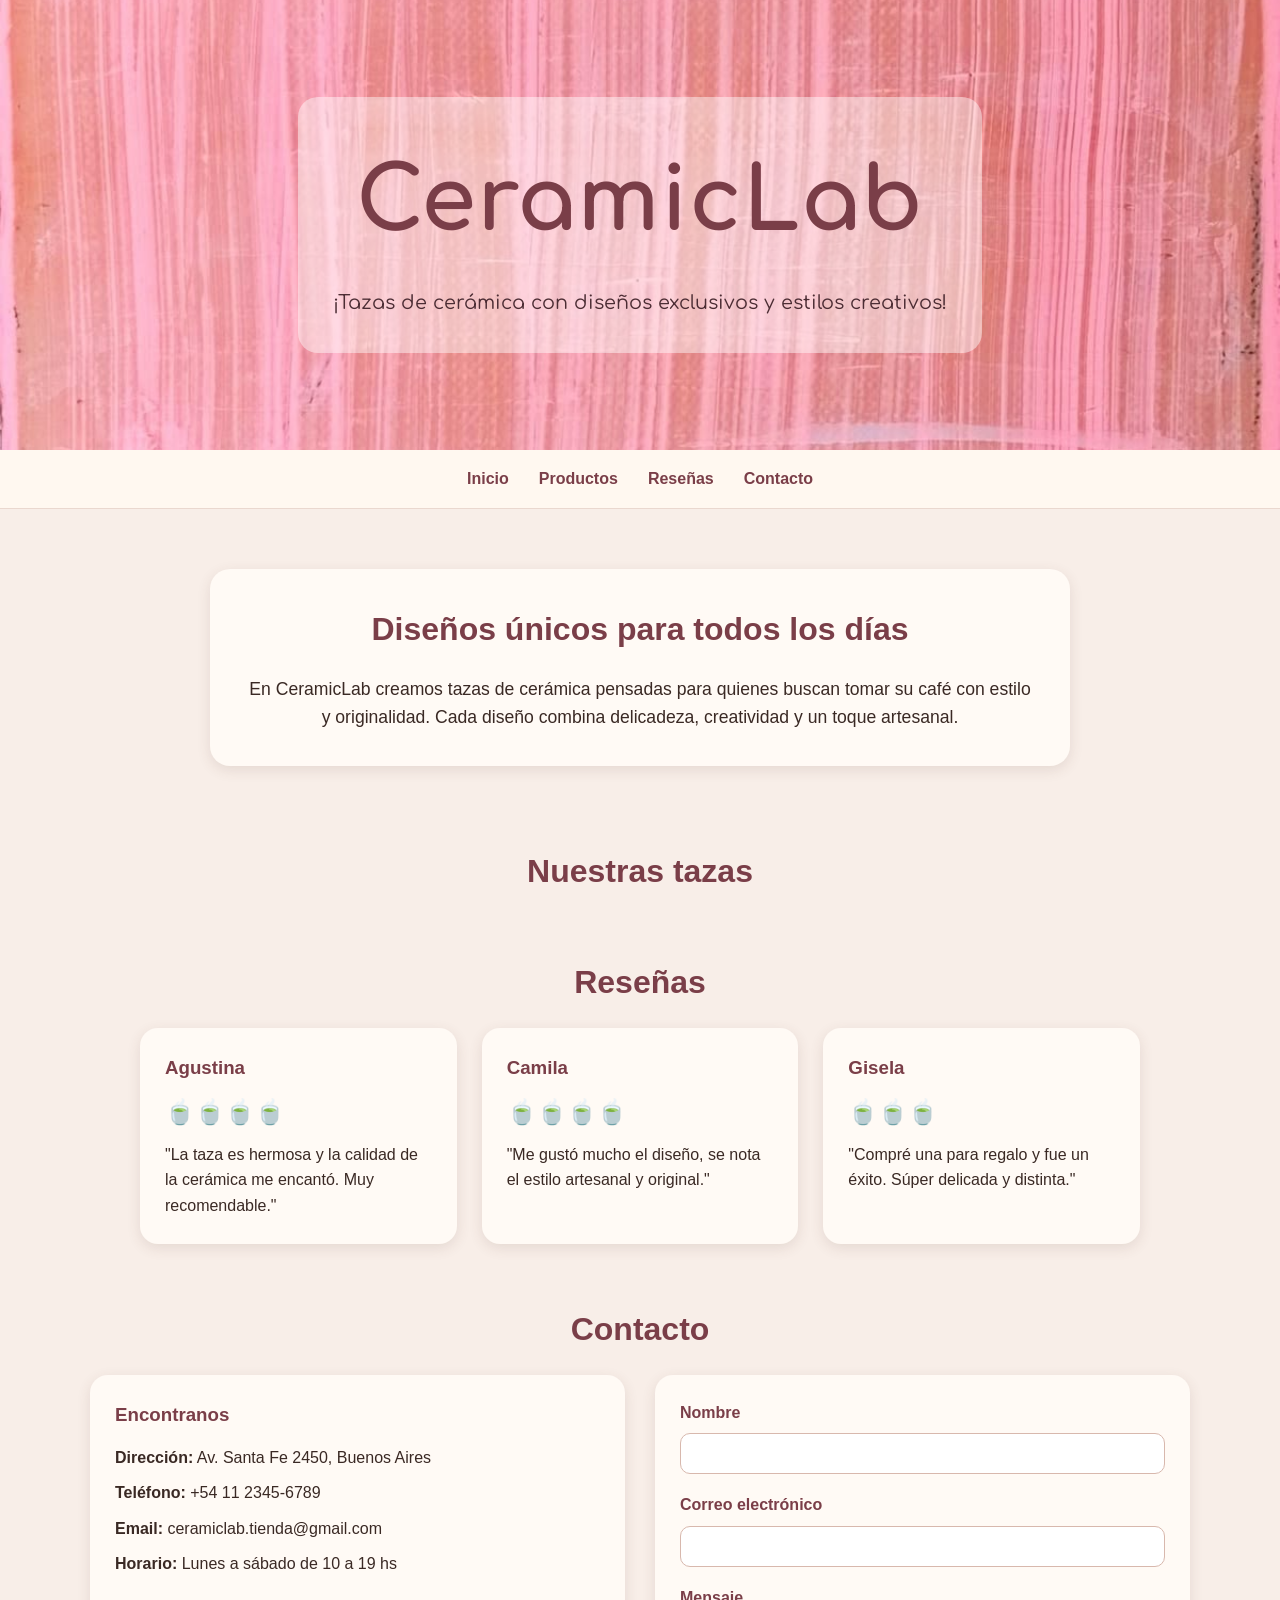
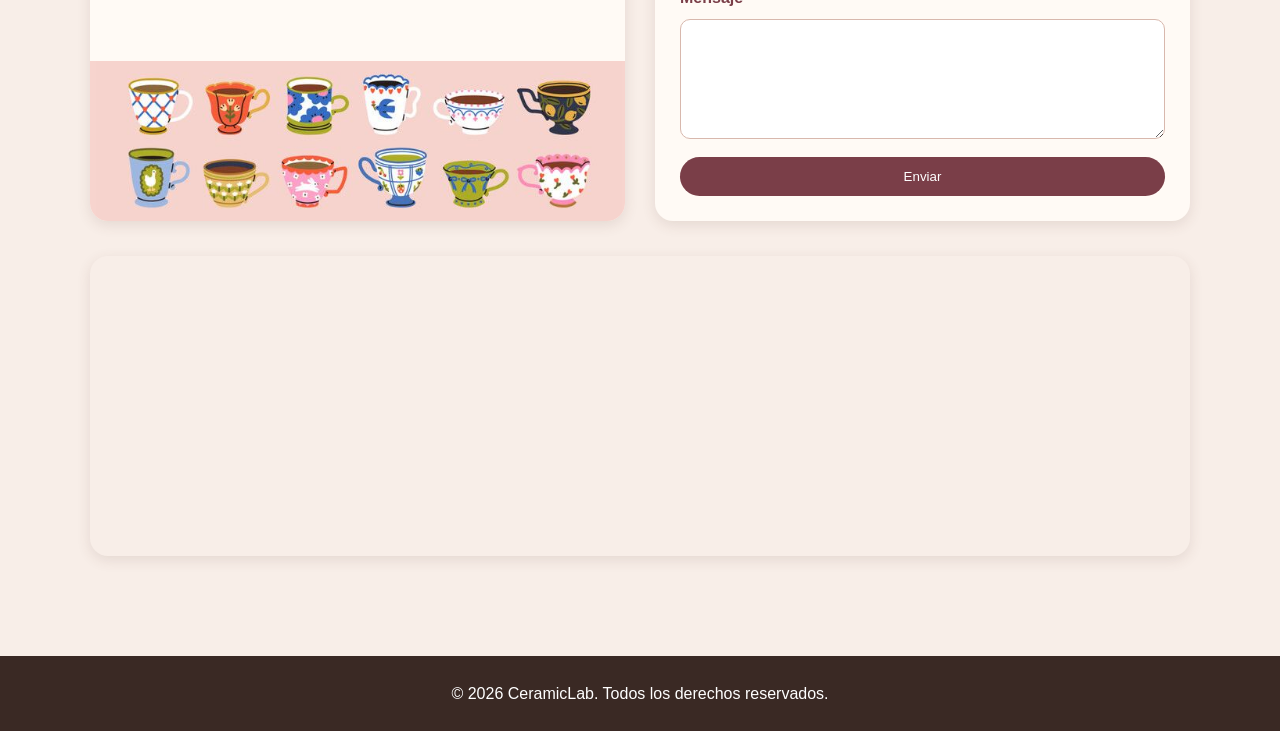
==== commit b8e294fa: "correccion UTF-8" ====
--- a/index.html
+++ b/index.html
@@ -8,114 +8,111 @@
   <link rel="preconnect" href="https://fonts.gstatic.com" crossorigin>
   <link href="https://fonts.googleapis.com/css2?family=Comfortaa:wght@400;700&display=swap" rel="stylesheet">
   <link rel="stylesheet" href="styles.css">
-  </head>
+</head>
 <body>
-
-    <header class="hero" id="inicio">
-  <div class="hero-contenido">
-    <h1>CeramicLab</h1>
-    <p>Â¡Tazas de cerÃ¡mica con diseÃ±os exclusivos y estilos creativos!</p>
-  </div>
-</header>
-
+  <header class="hero" id="inicio">
+    <div class="hero-contenido">
+      <h1>CeramicLab</h1>
+      <p>¡Tazas de cerámica con diseños exclusivos y estilos creativos!</p>
+    </div>
+  </header>
 
   <nav>
     <ul>
       <li><a href="#inicio">Inicio</a></li>
       <li><a href="#productos">Productos</a></li>
-      <li><a href="#resenas">ReseÃ±as</a></li>
+      <li><a href="#resenas">Reseñas</a></li>
       <li><a href="#contacto">Contacto</a></li>
     </ul>
   </nav>
 
   <main>
-  <section id="presentacion" class="presentacion">
-  <div class="presentacion-caja">
-    <h2>DiseÃ±os Ãºnicos para todos los dÃ­as</h2>
-    <p>
-      En CeramicLab creamos tazas de cerÃ¡mica pensadas para quienes buscan
-      tomar su cafÃ© con estilo y originalidad. Cada diseÃ±o combina delicadeza,
-      creatividad y un toque artesanal.
-    </p>
-  </div>
-</section>
+    <section id="presentacion" class="presentacion">
+      <div class="presentacion-caja">
+        <h2>Diseños únicos para todos los días</h2>
+        <p>
+          En CeramicLab creamos tazas de cerámica pensadas para quienes buscan
+          tomar su café con estilo y originalidad. Cada diseño combina delicadeza,
+          creatividad y un toque artesanal.
+        </p>
+      </div>
+    </section>
 
     <section id="productos">
       <h2>Nuestras tazas</h2>
     </section>
 
     <section id="resenas">
-  <h2>ReseÃ±as</h2>
+      <h2>Reseñas</h2>
 
-  <div class="resenas-contenedor">
-    <article class="card-resena">
-      <h3>Agustina</h3>
-      <div class="rating">ðŸµðŸµðŸµðŸµ</div>
-      <p>"La taza es hermosa y la calidad de la cerÃ¡mica me encantÃ³. Muy recomendable."</p>
-    </article>
+      <div class="resenas-contenedor">
+        <article class="card-resena">
+          <h3>Agustina</h3>
+          <div class="rating">🍵🍵🍵🍵</div>
+          <p>"La taza es hermosa y la calidad de la cerámica me encantó. Muy recomendable."</p>
+        </article>
 
-    <article class="card-resena">
-      <h3>Camila</h3>
-      <div class="rating">ðŸµðŸµðŸµðŸµ</div>
-      <p>"Me gustÃ³ mucho el diseÃ±o, se nota el estilo artesanal y original."</p>
-    </article>
+        <article class="card-resena">
+          <h3>Camila</h3>
+          <div class="rating">🍵🍵🍵🍵</div>
+          <p>"Me gustó mucho el diseño, se nota el estilo artesanal y original."</p>
+        </article>
 
-    <article class="card-resena">
-      <h3>Gisela</h3>
-      <div class="rating">ðŸµðŸµðŸµ</div>
-      <p>"ComprÃ© una para regalo y fue un Ã©xito. SÃºper delicada y distinta."</p>
-    </article>
-  </div>
-</section>
+        <article class="card-resena">
+          <h3>Gisela</h3>
+          <div class="rating">🍵🍵🍵</div>
+          <p>"Compré una para regalo y fue un éxito. Súper delicada y distinta."</p>
+        </article>
+      </div>
+    </section>
 
     <section id="contacto">
-  <h2>Contacto</h2>
+      <h2>Contacto</h2>
 
-  <div class="contacto-contenedor">
-    <div class="info-contacto">
-      <div class="info-contacto-texto">
-        <h3>Encontranos</h3>
-        <p><strong>Dirección:</strong> Av. Santa Fe 2450, Buenos Aires</p>
-        <p><strong>Teléfono:</strong> +54 11 2345-6789</p>
-        <p><strong>Email:</strong> ceramiclab.tienda@gmail.com</p>
-        <p><strong>Horario:</strong> Lunes a sábado de 10 a 19 hs</p>
+      <div class="contacto-contenedor">
+        <div class="info-contacto">
+          <div class="info-contacto-texto">
+            <h3>Encontranos</h3>
+            <p><strong>Dirección:</strong> Av. Santa Fe 2450, Buenos Aires</p>
+            <p><strong>Teléfono:</strong> +54 11 2345-6789</p>
+            <p><strong>Email:</strong> ceramiclab.tienda@gmail.com</p>
+            <p><strong>Horario:</strong> Lunes a sábado de 10 a 19 hs</p>
+          </div>
+
+          <figure class="imagen-tazas-contacto">
+            <img src="imagenes/Tazas.jpg" alt="Ilustración decorativa de varias tazas" loading="lazy">
+          </figure>
+        </div>
+
+        <form action="https://formspree.io/f/TU_CODIGO" method="POST">
+          <label for="nombre">Nombre</label>
+          <input type="text" id="nombre" name="nombre" required>
+
+          <label for="email">Correo electrónico</label>
+          <input type="email" id="email" name="email" required>
+
+          <label for="mensaje">Mensaje</label>
+          <textarea id="mensaje" name="mensaje" required></textarea>
+
+          <button type="submit">Enviar</button>
+        </form>
       </div>
 
-      <figure class="imagen-tazas-contacto">
-        <img src="imagenes/Tazas.jpg" alt="Ilustración decorativa de varias tazas" loading="lazy">
-      </figure>
-    </div>
-
-    <form action="https://formspree.io/f/TU_CODIGO" method="POST">
-      <label for="nombre">Nombre</label>
-      <input type="text" id="nombre" name="nombre" required>
-
-      <label for="email">Correo electrónico</label>
-      <input type="email" id="email" name="email" required>
-
-      <label for="mensaje">Mensaje</label>
-      <textarea id="mensaje" name="mensaje" required></textarea>
-
-      <button type="submit">Enviar</button>
-    </form>
-  </div>
-
-  <div class="mapa">
-    <iframe
-      src="https://www.google.com/maps?q=Av.%20Santa%20Fe%202450,%20Buenos%20Aires&output=embed"
-      width="100%"
-      height="300"
-      style="border:0;"
-      allowfullscreen=""
-      loading="lazy">
-    </iframe>
-  </div>
-</section>
+      <div class="mapa">
+        <iframe
+          src="https://www.google.com/maps?q=Av.%20Santa%20Fe%202450,%20Buenos%20Aires&output=embed"
+          width="100%"
+          height="300"
+          style="border:0;"
+          allowfullscreen=""
+          loading="lazy">
+        </iframe>
+      </div>
+    </section>
   </main>
 
   <footer>
-    <p>Â© 2026 CeramicLab. Todos los derechos reservados.</p>
+    <p>© 2026 CeramicLab. Todos los derechos reservados.</p>
   </footer>
-
 </body>
 </html>
--- a/styles.css
+++ b/styles.css
@@ -1,5 +1,4 @@
-
-{
+* {
   margin: 0;
   padding: 0;
   box-sizing: border-box;
@@ -100,7 +99,6 @@
   font-size: 1.1rem;
 }
 
-
 .presentacion {
   display: flex;
   justify-content: center;
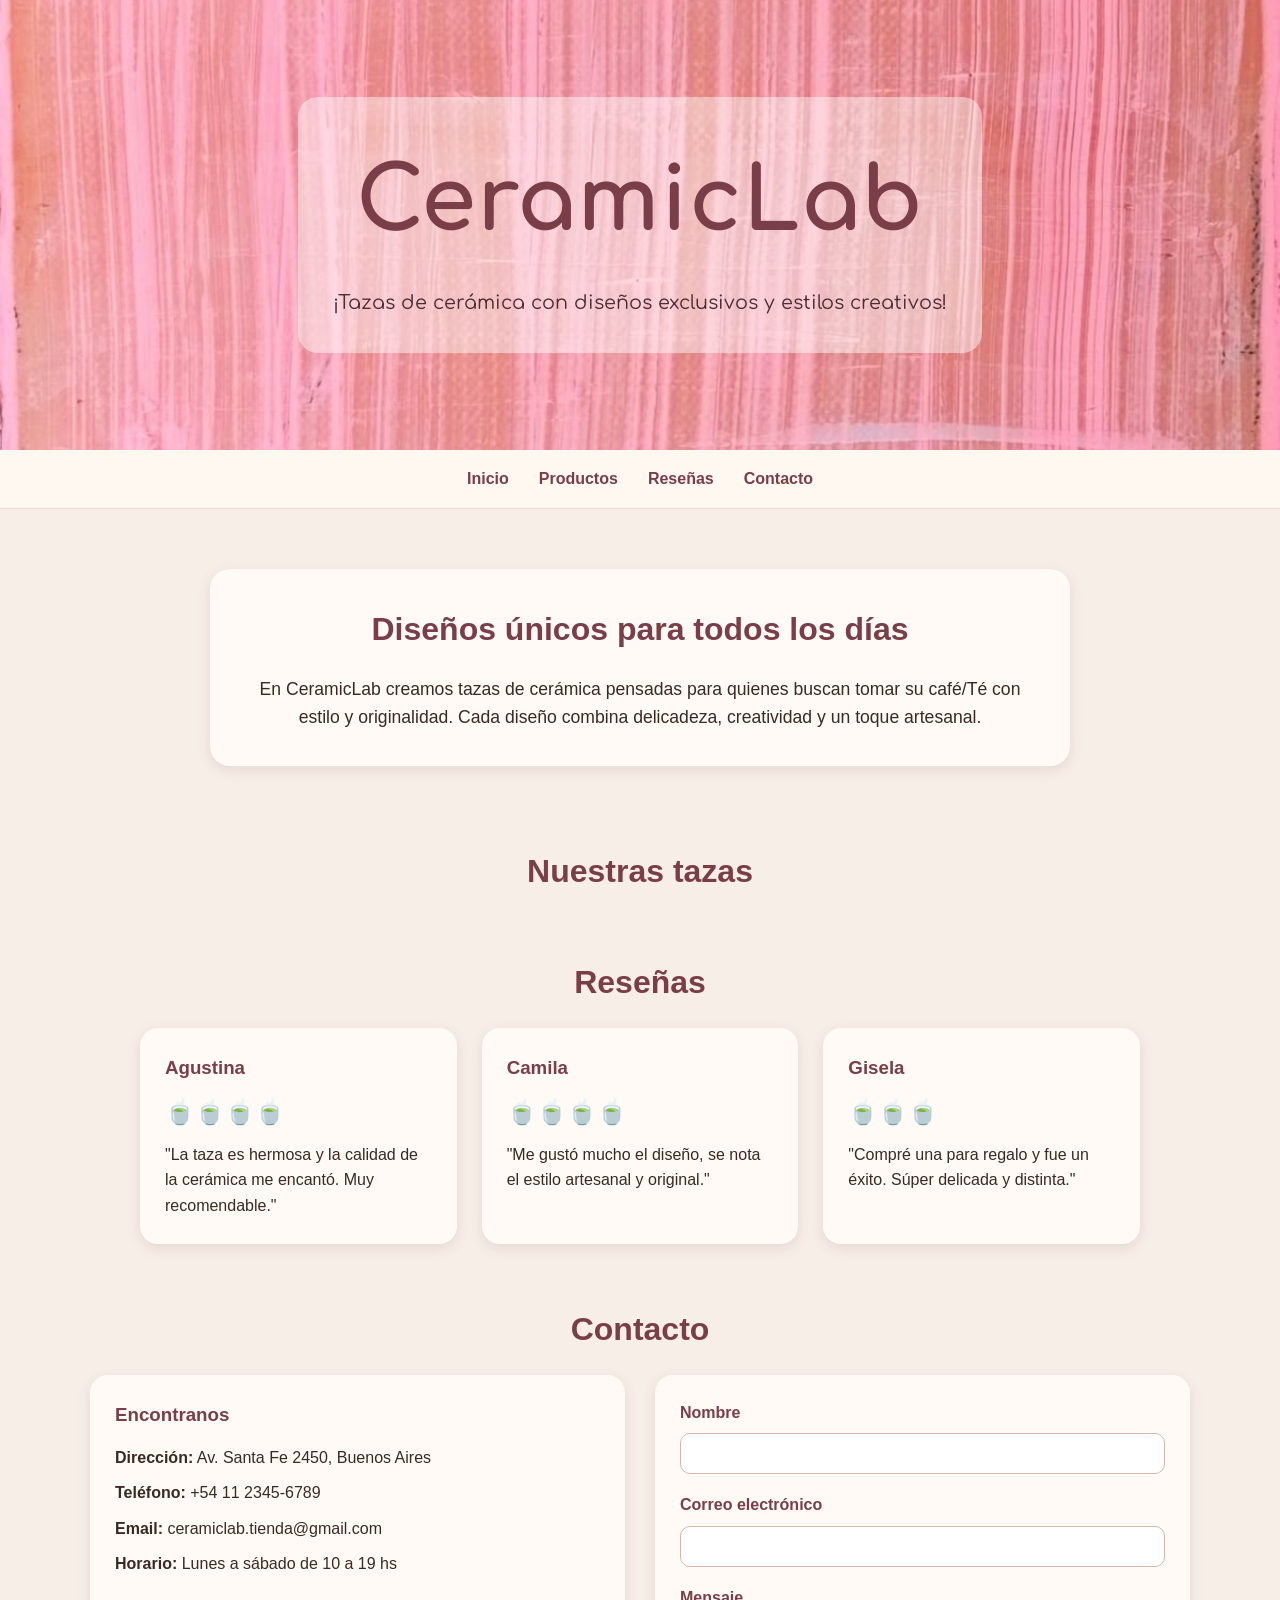
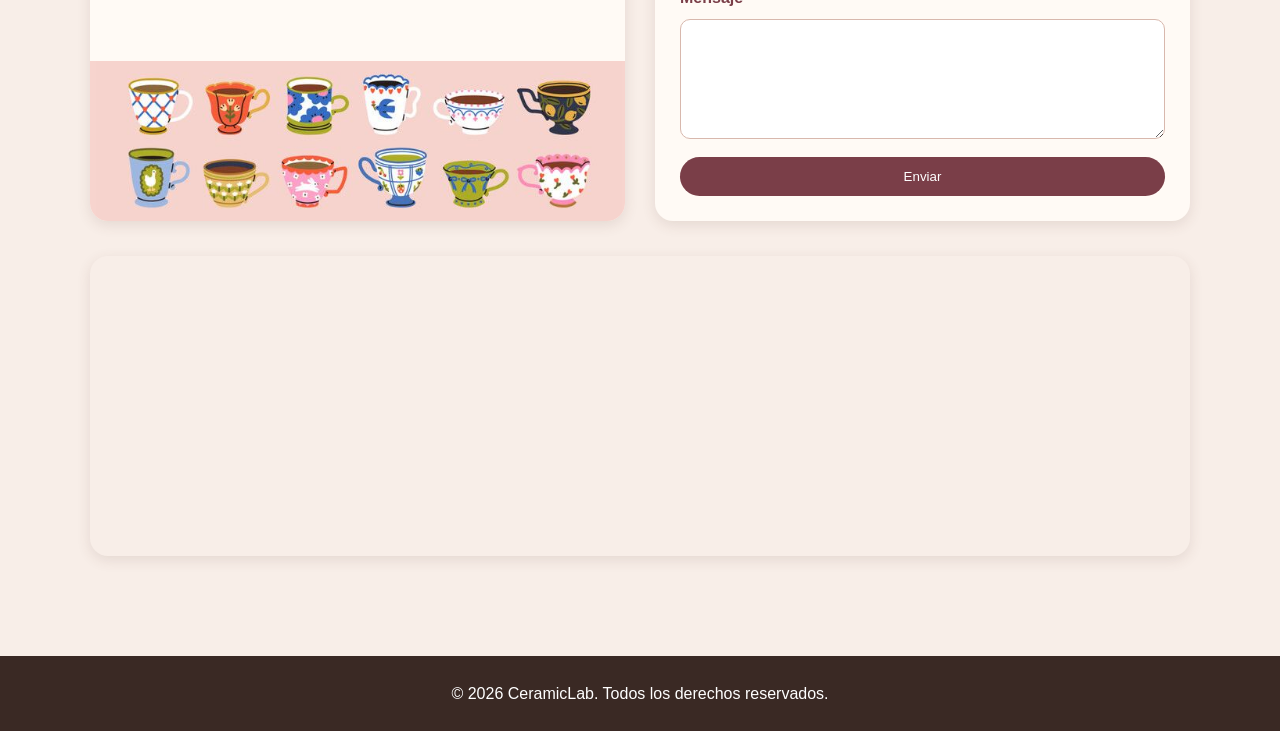
==== commit 6c5511be: "cafe o te" ====
--- a/index.html
+++ b/index.html
@@ -32,7 +32,7 @@
         <h2>Diseños únicos para todos los días</h2>
         <p>
           En CeramicLab creamos tazas de cerámica pensadas para quienes buscan
-          tomar su café con estilo y originalidad. Cada diseño combina delicadeza,
+          tomar su café/Té con estilo y originalidad. Cada diseño combina delicadeza,
           creatividad y un toque artesanal.
         </p>
       </div>
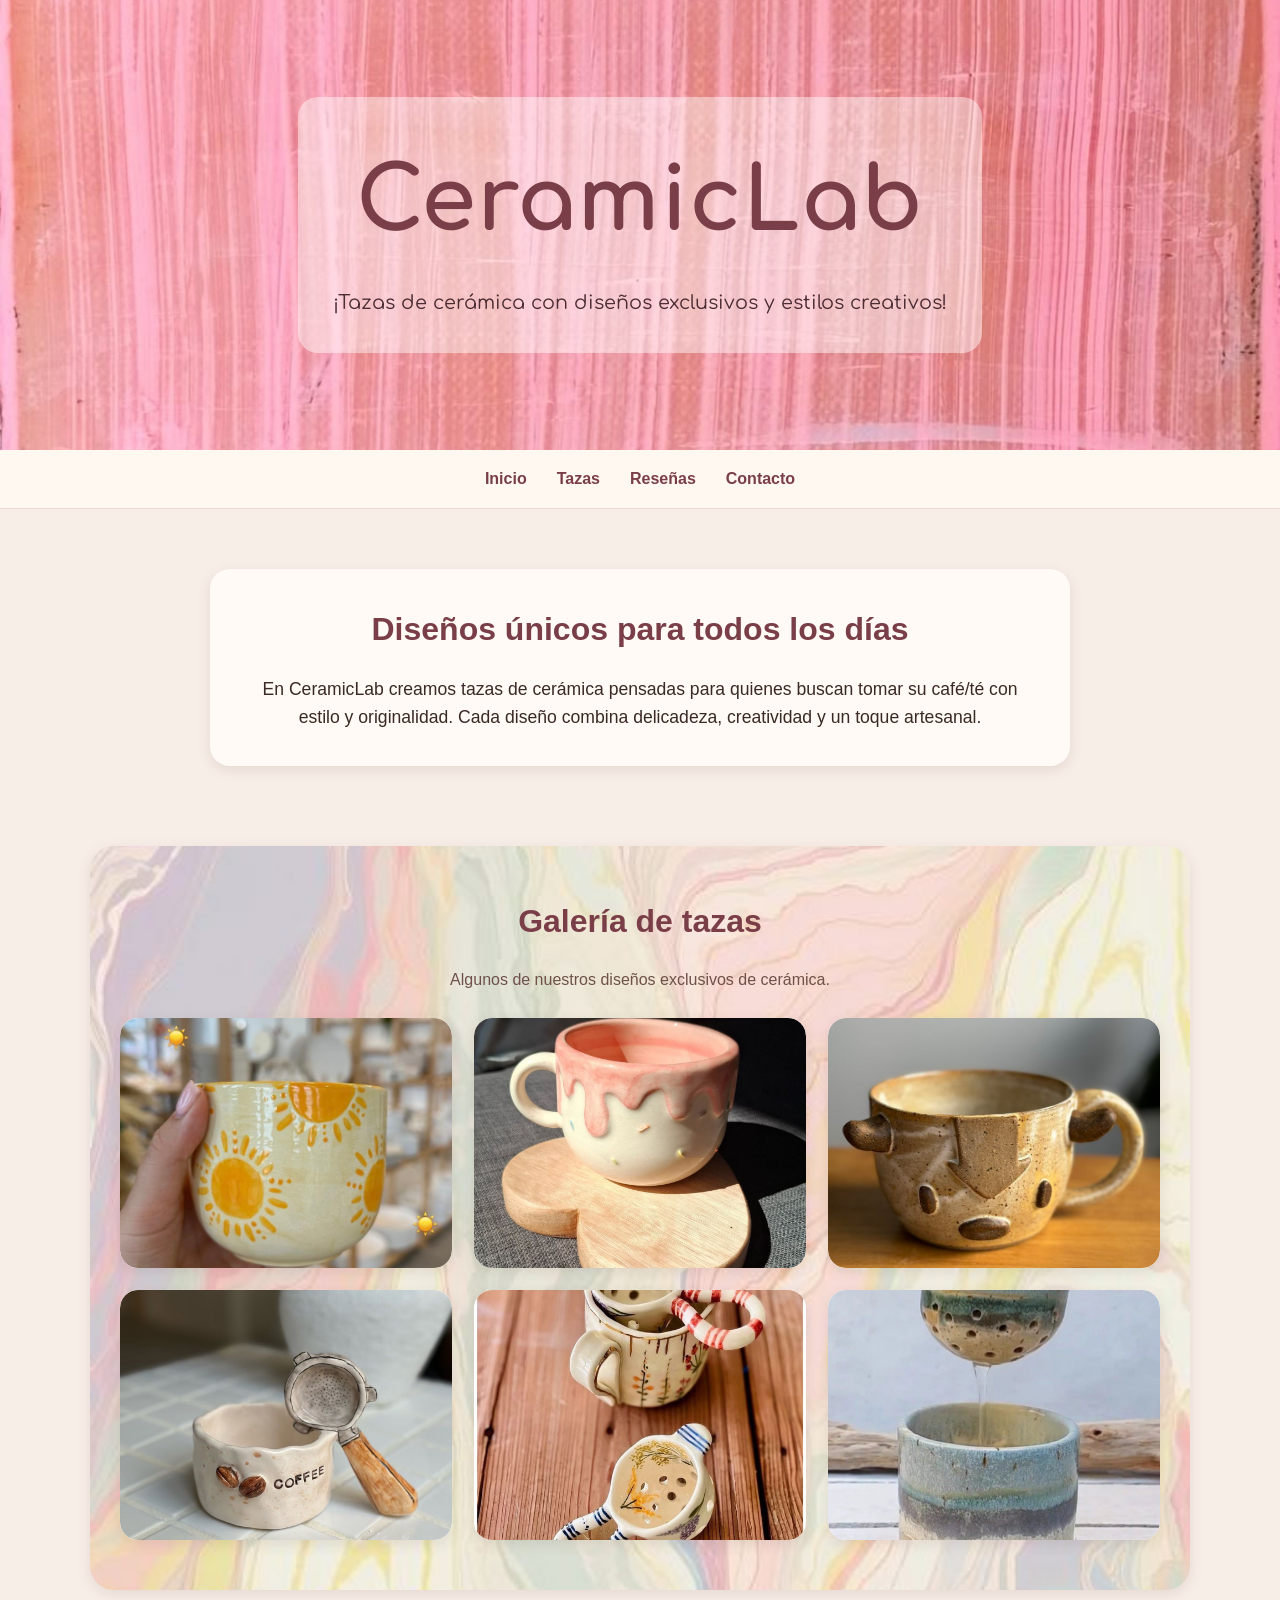
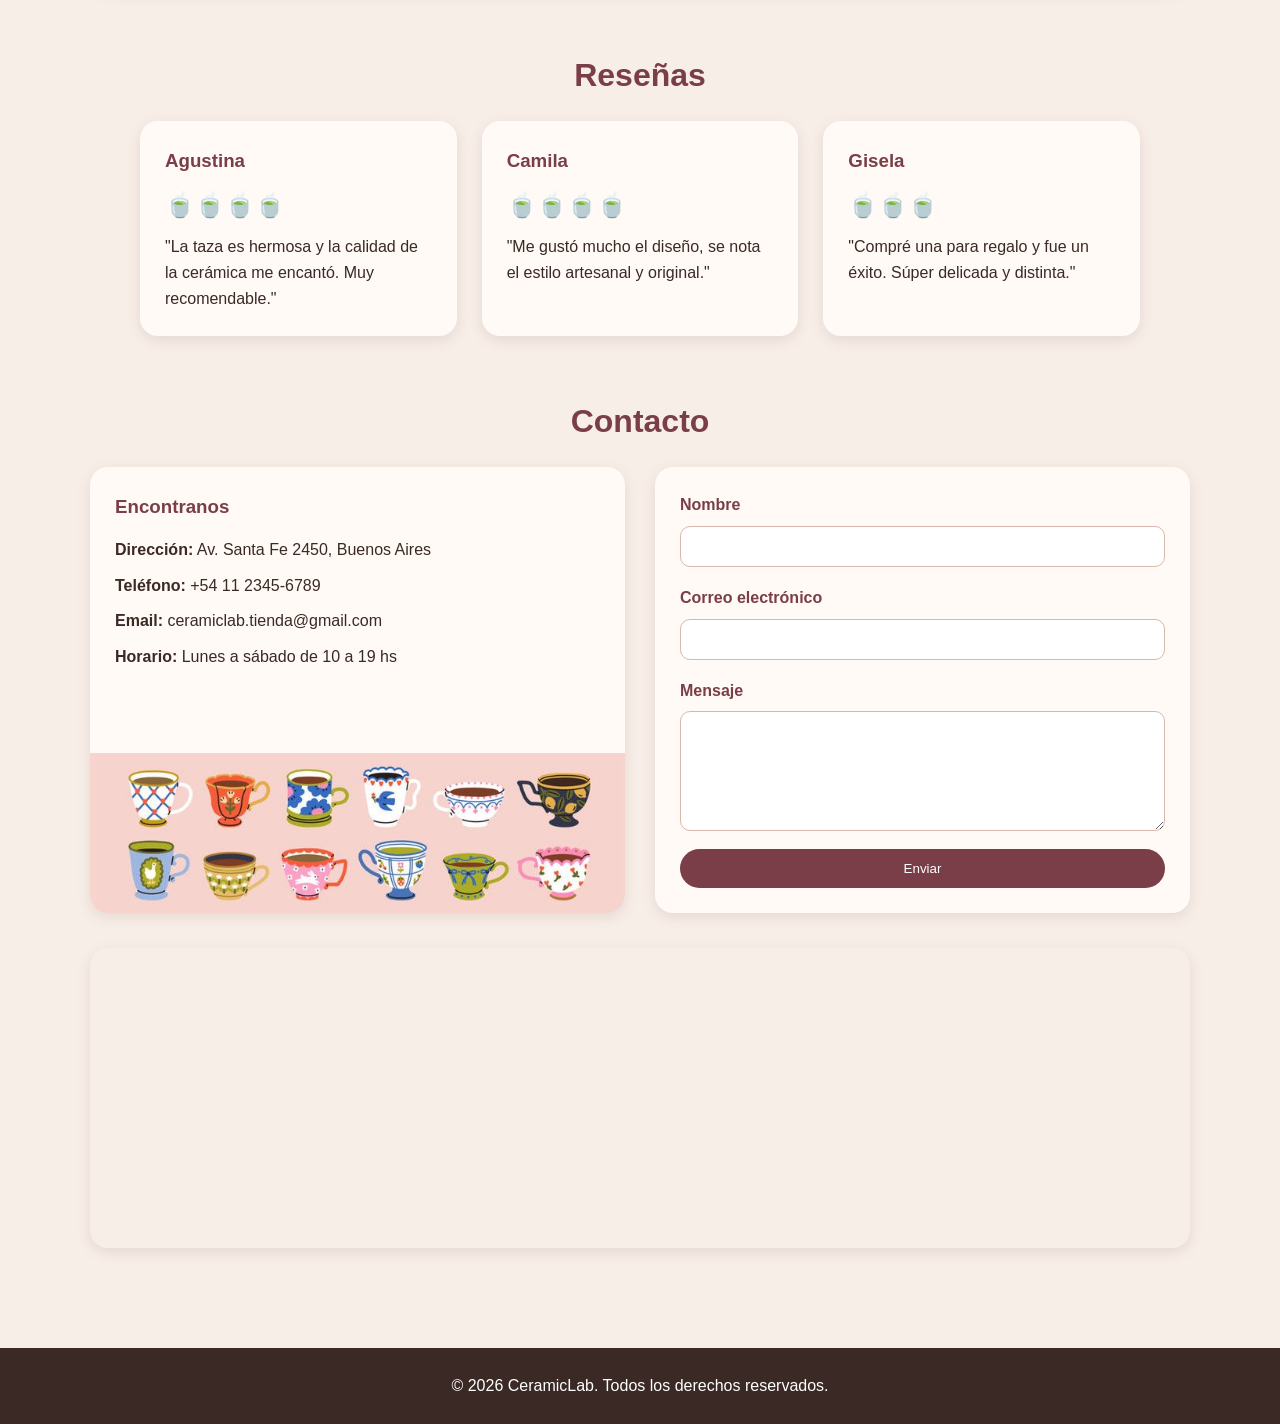
==== commit 3d3775a6: "Galeria de tacitas" ====
--- a/index.html
+++ b/index.html
@@ -20,7 +20,7 @@
   <nav>
     <ul>
       <li><a href="#inicio">Inicio</a></li>
-      <li><a href="#productos">Productos</a></li>
+      <li><a href="#galeria-tazas">Tazas</a></li>
       <li><a href="#resenas">Reseñas</a></li>
       <li><a href="#contacto">Contacto</a></li>
     </ul>
@@ -32,15 +32,48 @@
         <h2>Diseños únicos para todos los días</h2>
         <p>
           En CeramicLab creamos tazas de cerámica pensadas para quienes buscan
-          tomar su café/Té con estilo y originalidad. Cada diseño combina delicadeza,
+          tomar su café/té con estilo y originalidad. Cada diseño combina delicadeza,
           creatividad y un toque artesanal.
         </p>
       </div>
     </section>
 
-    <section id="productos">
-      <h2>Nuestras tazas</h2>
-    </section>
+   
+    <section id="galeria-tazas" class="galeria-tazas">
+      <h2>Galería de tazas</h2>
+      <p class="galeria-descripcion">Algunos de nuestros diseños exclusivos de cerámica.</p>
+
+      <div class="galeria-contenedor">
+        <a href="imagenes/taza-1.jpg" class="galeria-item" aria-label="Abrir imagen 1 de la galería">
+          <img src="imagenes/taza-1.jpg" alt="Taza de cerámica artesanal con diseño exclusivo 1" loading="lazy">
+        </a>
+        <a href="imagenes/taza-2.jpg" class="galeria-item" aria-label="Abrir imagen 2 de la galería">
+          <img src="imagenes/taza-2.jpg" alt="Taza de cerámica artesanal con diseño exclusivo 2" loading="lazy">
+        </a>
+        <a href="imagenes/taza-3.jpg" class="galeria-item" aria-label="Abrir imagen 3 de la galería">
+          <img src="imagenes/taza-3.jpg" alt="Taza de cerámica artesanal con diseño exclusivo 3" loading="lazy">
+        </a>
+        <a href="imagenes/taza-4.jpg" class="galeria-item" aria-label="Abrir imagen 4 de la galería">
+          <img src="imagenes/taza-4.jpg" alt="Taza de cerámica artesanal con diseño exclusivo 4" loading="lazy">
+        </a>
+        <a href="imagenes/taza-5.jpg" class="galeria-item" aria-label="Abrir imagen 5 de la galería">
+          <img src="imagenes/taza-5.jpg" alt="Taza de cerámica artesanal con diseño exclusivo 5" loading="lazy">
+        </a>
+        <a href="imagenes/taza-6.jpg" class="galeria-item" aria-label="Abrir imagen 6 de la galería">
+          <img src="imagenes/taza-6.jpg" alt="Taza de cerámica artesanal con diseño exclusivo 6" loading="lazy">
+        </a>
+      </div>
+    </section>
+
+    <div class="galeria-modal" id="galeria-modal" aria-hidden="true">
+      <div class="galeria-modal-overlay" data-close-modal="true"></div>
+      <div class="galeria-modal-contenido" role="dialog" aria-modal="true" aria-label="Visor de imágenes de la galería">
+        <button type="button" class="galeria-modal-cerrar" aria-label="Cerrar galería">&times;</button>
+        <button type="button" class="galeria-modal-prev" aria-label="Imagen anterior">&#10094;</button>
+        <img src="" alt="" class="galeria-modal-imagen">
+        <button type="button" class="galeria-modal-next" aria-label="Imagen siguiente">&#10095;</button>
+      </div>
+    </div>
 
     <section id="resenas">
       <h2>Reseñas</h2>
@@ -114,5 +147,81 @@
   <footer>
     <p>© 2026 CeramicLab. Todos los derechos reservados.</p>
   </footer>
+
+  <script>
+    const galeriaItems = Array.from(document.querySelectorAll(".galeria-item"));
+    const galeriaModal = document.getElementById("galeria-modal");
+    const galeriaModalImagen = galeriaModal.querySelector(".galeria-modal-imagen");
+    const galeriaCerrar = galeriaModal.querySelector(".galeria-modal-cerrar");
+    const galeriaPrev = galeriaModal.querySelector(".galeria-modal-prev");
+    const galeriaNext = galeriaModal.querySelector(".galeria-modal-next");
+    let galeriaActual = 0;
+
+    function renderizarImagen(index) {
+      const item = galeriaItems[index];
+      const imagen = item.querySelector("img");
+      galeriaModalImagen.src = item.getAttribute("href");
+      galeriaModalImagen.alt = imagen.alt;
+      galeriaActual = index;
+    }
+
+    function abrirModal(index) {
+      renderizarImagen(index);
+      galeriaModal.classList.add("activo");
+      galeriaModal.setAttribute("aria-hidden", "false");
+      document.body.style.overflow = "hidden";
+    }
+
+    function cerrarModal() {
+      galeriaModal.classList.remove("activo");
+      galeriaModal.setAttribute("aria-hidden", "true");
+      document.body.style.overflow = "";
+    }
+
+    function mostrarSiguiente() {
+      const siguiente = (galeriaActual + 1) % galeriaItems.length;
+      renderizarImagen(siguiente);
+    }
+
+    function mostrarAnterior() {
+      const anterior = (galeriaActual - 1 + galeriaItems.length) % galeriaItems.length;
+      renderizarImagen(anterior);
+    }
+
+    galeriaItems.forEach((item, index) => {
+      item.addEventListener("click", (event) => {
+        event.preventDefault();
+        abrirModal(index);
+      });
+    });
+
+    galeriaCerrar.addEventListener("click", cerrarModal);
+    galeriaNext.addEventListener("click", mostrarSiguiente);
+    galeriaPrev.addEventListener("click", mostrarAnterior);
+
+    galeriaModal.addEventListener("click", (event) => {
+      if (event.target.dataset.closeModal === "true") {
+        cerrarModal();
+      }
+    });
+
+    document.addEventListener("keydown", (event) => {
+      if (!galeriaModal.classList.contains("activo")) {
+        return;
+      }
+
+      if (event.key === "Escape") {
+        cerrarModal();
+      }
+
+      if (event.key === "ArrowRight") {
+        mostrarSiguiente();
+      }
+
+      if (event.key === "ArrowLeft") {
+        mostrarAnterior();
+      }
+    });
+  </script>
 </body>
 </html>
--- a/styles.css
+++ b/styles.css
@@ -161,6 +161,140 @@
   background-color: #a95f4d;
 }
 
+.boton-galeria {
+  display: inline-block;
+  margin: 20px auto 0;
+  padding: 12px 22px;
+  background-color: #c97b63;
+  color: white;
+  text-decoration: none;
+  border-radius: 25px;
+  box-shadow: 0 4px 14px rgba(90, 56, 48, 0.12);
+}
+
+.galeria-tazas {
+  max-width: 1100px;
+  margin: 0 auto 60px auto;
+  padding: 50px 30px;
+  text-align: center;
+  background-image: url("imagenes/fondo-galeria.jpg");
+  background-size: cover;
+  background-position: center;
+  background-repeat: no-repeat;
+  border-radius: 24px;
+  box-shadow: 0 4px 14px rgba(90, 56, 48, 0.12);
+}
+
+.galeria-descripcion {
+  max-width: 680px;
+  margin: 0 auto 25px;
+  text-align: center;
+  color: #6f5149;
+}
+
+.galeria-contenedor {
+  display: grid;
+  grid-template-columns: repeat(3, 1fr);
+  gap: 22px;
+}
+
+.galeria-contenedor a {
+  display: block;
+  overflow: hidden;
+  border-radius: 18px;
+  box-shadow: 0 4px 14px rgba(90, 56, 48, 0.12);
+  background-color: #fffaf5;
+}
+
+.galeria-contenedor img {
+  width: 100%;
+  height: 250px;
+  display: block;
+  object-fit: cover;
+  border-radius: 18px;
+  transition: transform 0.25s ease;
+}
+
+.galeria-contenedor a:hover img {
+  transform: scale(1.05);
+}
+
+.galeria-modal {
+  position: fixed;
+  inset: 0;
+  display: none;
+  align-items: center;
+  justify-content: center;
+  padding: 24px;
+  z-index: 1000;
+}
+
+.galeria-modal.activo {
+  display: flex;
+}
+
+.galeria-modal-overlay {
+  position: absolute;
+  inset: 0;
+  background-color: rgba(58, 41, 36, 0.72);
+  backdrop-filter: blur(3px);
+}
+
+.galeria-modal-contenido {
+  position: relative;
+  z-index: 1;
+  width: min(92vw, 920px);
+  display: flex;
+  align-items: center;
+  justify-content: center;
+}
+
+.galeria-modal-imagen {
+  width: 100%;
+  max-height: 82vh;
+  display: block;
+  object-fit: contain;
+  border-radius: 22px;
+  background-color: #fffaf5;
+  box-shadow: 0 10px 30px rgba(58, 41, 36, 0.25);
+}
+
+.galeria-modal-cerrar,
+.galeria-modal-prev,
+.galeria-modal-next {
+  position: absolute;
+  border: none;
+  background-color: rgba(255, 250, 245, 0.95);
+  color: #7a3e48;
+  width: 46px;
+  height: 46px;
+  border-radius: 50%;
+  cursor: pointer;
+  box-shadow: 0 4px 14px rgba(90, 56, 48, 0.18);
+}
+
+.galeria-modal-cerrar {
+  top: -18px;
+  right: -18px;
+  font-size: 1.8rem;
+  line-height: 1;
+}
+
+.galeria-modal-prev,
+.galeria-modal-next {
+  top: 50%;
+  transform: translateY(-50%);
+  font-size: 1.6rem;
+}
+
+.galeria-modal-prev {
+  left: 16px;
+}
+
+.galeria-modal-next {
+  right: 16px;
+}
+
 /* RESEÑAS CON GRID */
 .resenas-contenedor {
   display: grid;
@@ -354,6 +488,42 @@
     grid-template-columns: 1fr;
   }
 
+  .galeria-contenedor {
+    grid-template-columns: 1fr;
+  }
+
+  .galeria-modal {
+    padding: 18px;
+  }
+
+  .galeria-modal-contenido {
+    width: 100%;
+  }
+
+  .galeria-modal-imagen {
+    max-height: 72vh;
+  }
+
+  .galeria-modal-cerrar {
+    top: -12px;
+    right: -2px;
+  }
+
+  .galeria-modal-prev,
+  .galeria-modal-next {
+    width: 40px;
+    height: 40px;
+    font-size: 1.3rem;
+  }
+
+  .galeria-modal-prev {
+    left: 8px;
+  }
+
+  .galeria-modal-next {
+    right: 8px;
+  }
+
   .contacto-contenedor {
     grid-template-columns: 1fr;
   }
@@ -371,3 +541,9 @@
     height: 260px;
   }
 }
+
+@media (max-width: 992px) {
+  .galeria-contenedor {
+    grid-template-columns: repeat(2, 1fr);
+  }
+}
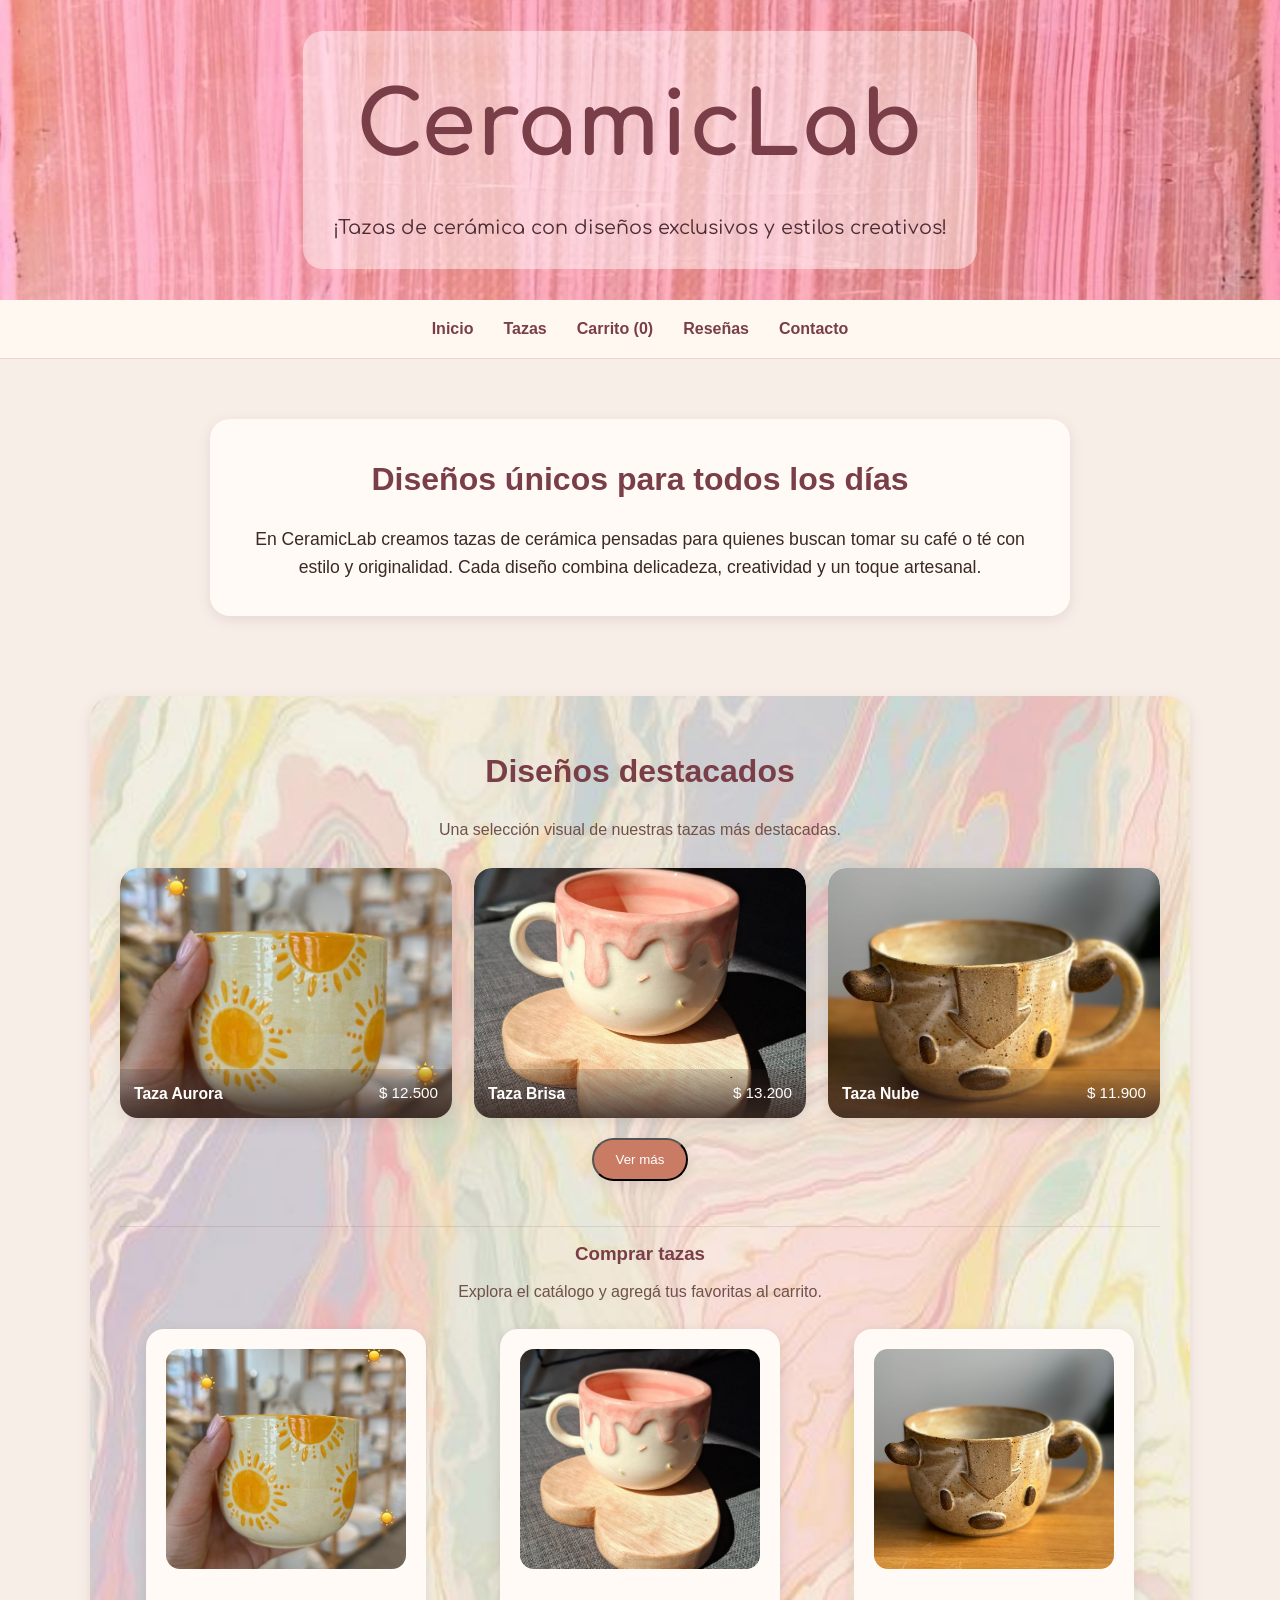
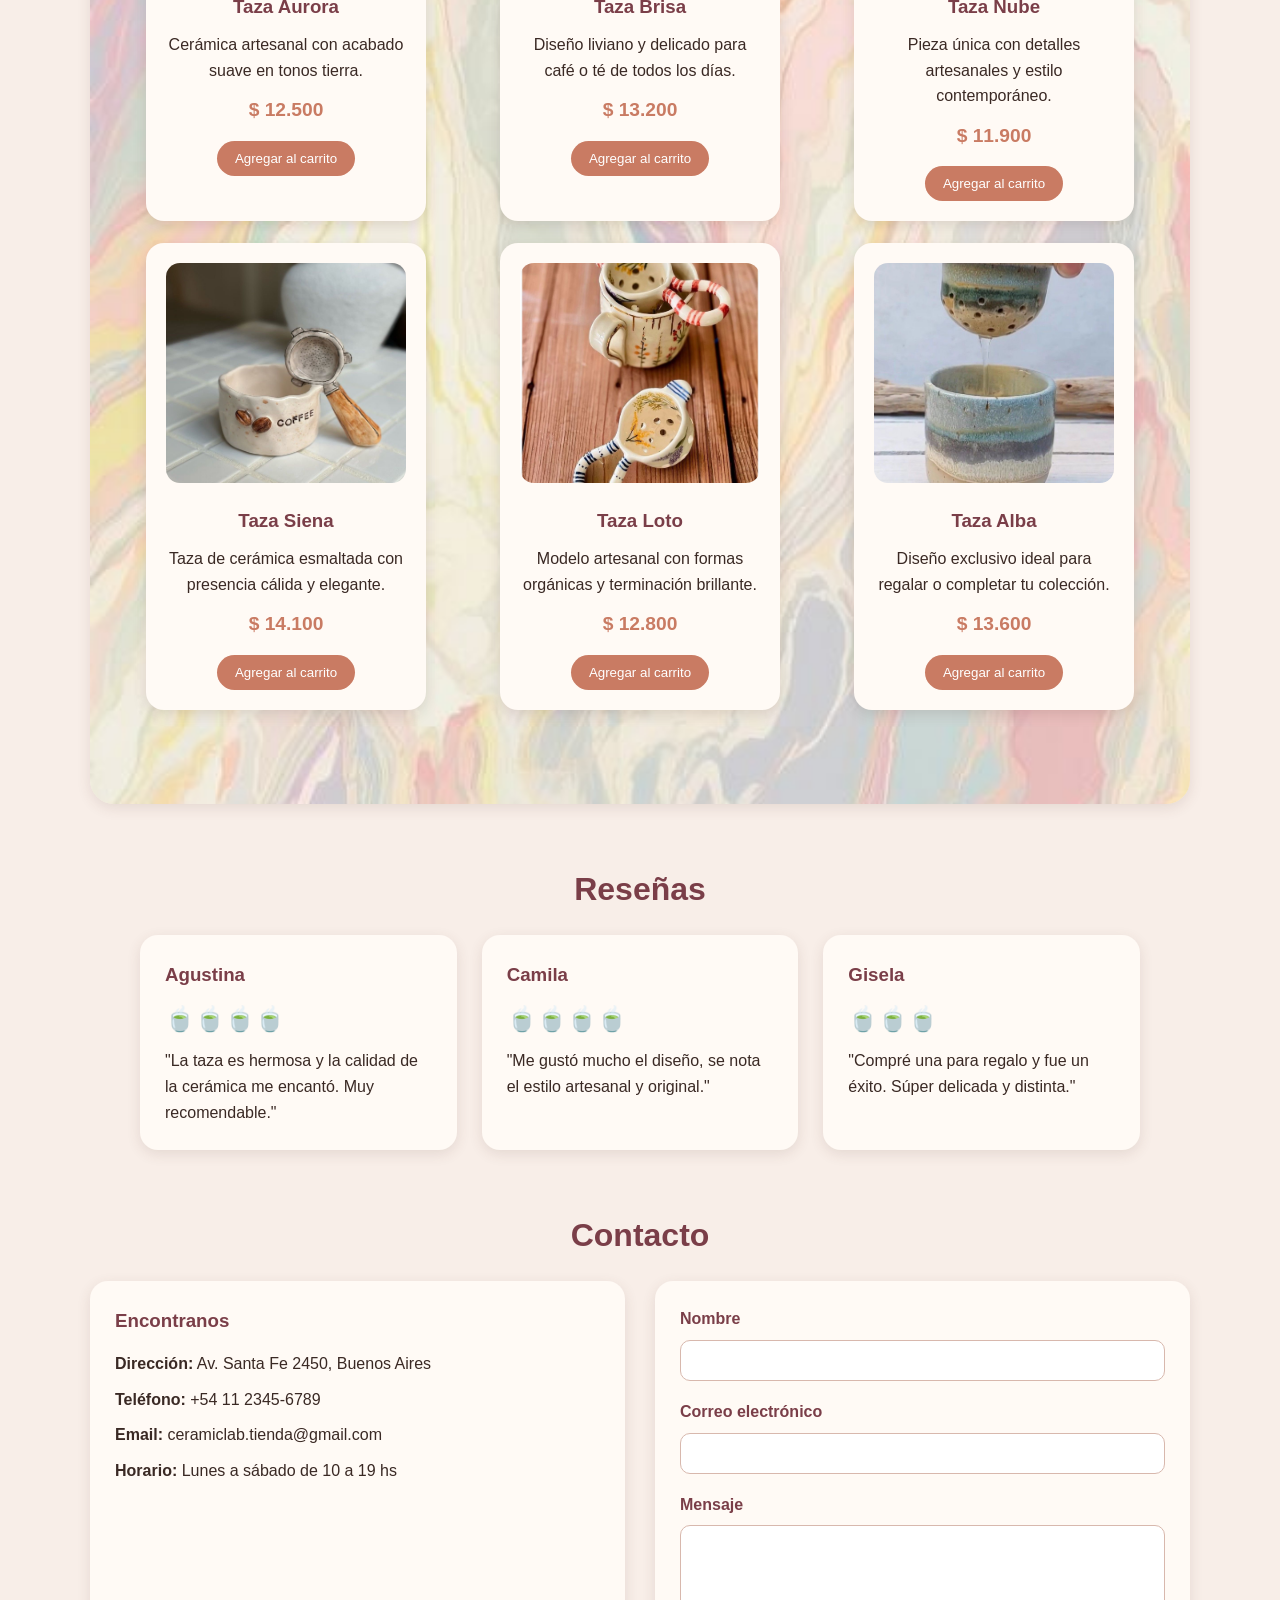
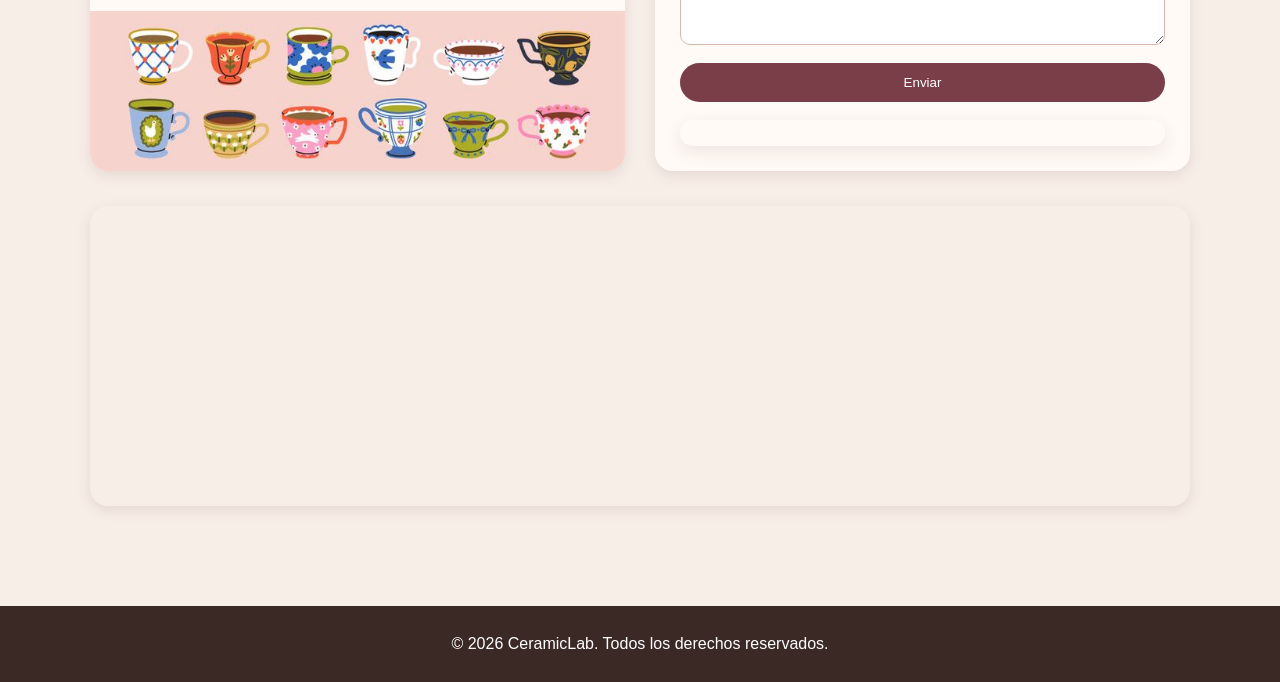
==== commit f9f3de3c: "Actualizacion entrega FINAL" ====
--- a/index.html
+++ b/index.html
@@ -1,9 +1,13 @@
-<!DOCTYPE html>
+﻿<!DOCTYPE html>
 <html lang="es">
 <head>
   <meta charset="UTF-8">
   <meta name="viewport" content="width=device-width, initial-scale=1.0">
-  <title>CeramicLab</title>
+  <title>CeramicLab | Tazas de cerámica artesanal</title>
+  <meta
+    name="description"
+    content="CeramicLab ofrece tazas de cerámica artesanal con diseños exclusivos. Explorá la galería, elegí tus favoritas y sumalas al carrito."
+  >
   <link rel="preconnect" href="https://fonts.googleapis.com">
   <link rel="preconnect" href="https://fonts.gstatic.com" crossorigin>
   <link href="https://fonts.googleapis.com/css2?family=Comfortaa:wght@400;700&display=swap" rel="stylesheet">
@@ -17,14 +21,20 @@
     </div>
   </header>
 
-  <nav>
+  <nav aria-label="Navegación principal">
     <ul>
       <li><a href="#inicio">Inicio</a></li>
       <li><a href="#galeria-tazas">Tazas</a></li>
+      <li><a href="carrito.html">Carrito (0)</a></li>
       <li><a href="#resenas">Reseñas</a></li>
       <li><a href="#contacto">Contacto</a></li>
     </ul>
   </nav>
+
+  <div id="toast-feedback" class="toast-feedback" aria-live="polite"></div>
+  <a href="carrito.html" id="carrito-flotante" class="carrito-flotante" aria-label="Ir al carrito">
+    Ir al carrito (<span id="carrito-flotante-contador">0</span>)
+  </a>
 
   <main>
     <section id="presentacion" class="presentacion">
@@ -32,36 +42,51 @@
         <h2>Diseños únicos para todos los días</h2>
         <p>
           En CeramicLab creamos tazas de cerámica pensadas para quienes buscan
-          tomar su café/té con estilo y originalidad. Cada diseño combina delicadeza,
+          tomar su café o té con estilo y originalidad. Cada diseño combina delicadeza,
           creatividad y un toque artesanal.
         </p>
       </div>
     </section>
 
-   
     <section id="galeria-tazas" class="galeria-tazas">
-      <h2>Galería de tazas</h2>
-      <p class="galeria-descripcion">Algunos de nuestros diseños exclusivos de cerámica.</p>
+      <h2>Diseños destacados</h2>
+      <p class="galeria-descripcion">Una selección visual de nuestras tazas más destacadas.</p>
 
       <div class="galeria-contenedor">
-        <a href="imagenes/taza-1.jpg" class="galeria-item" aria-label="Abrir imagen 1 de la galería">
+        <a href="imagenes/taza-1.jpg" class="galeria-item" data-producto-id="1" aria-label="Abrir imagen 1 de la galería">
           <img src="imagenes/taza-1.jpg" alt="Taza de cerámica artesanal con diseño exclusivo 1" loading="lazy">
+          <span class="galeria-info"></span>
         </a>
-        <a href="imagenes/taza-2.jpg" class="galeria-item" aria-label="Abrir imagen 2 de la galería">
+        <a href="imagenes/taza-2.jpg" class="galeria-item" data-producto-id="2" aria-label="Abrir imagen 2 de la galería">
           <img src="imagenes/taza-2.jpg" alt="Taza de cerámica artesanal con diseño exclusivo 2" loading="lazy">
+          <span class="galeria-info"></span>
         </a>
-        <a href="imagenes/taza-3.jpg" class="galeria-item" aria-label="Abrir imagen 3 de la galería">
+        <a href="imagenes/taza-3.jpg" class="galeria-item" data-producto-id="3" aria-label="Abrir imagen 3 de la galería">
           <img src="imagenes/taza-3.jpg" alt="Taza de cerámica artesanal con diseño exclusivo 3" loading="lazy">
+          <span class="galeria-info"></span>
         </a>
-        <a href="imagenes/taza-4.jpg" class="galeria-item" aria-label="Abrir imagen 4 de la galería">
+        <a href="imagenes/taza-4.jpg" class="galeria-item" data-producto-id="4" aria-label="Abrir imagen 4 de la galería">
           <img src="imagenes/taza-4.jpg" alt="Taza de cerámica artesanal con diseño exclusivo 4" loading="lazy">
+          <span class="galeria-info"></span>
         </a>
-        <a href="imagenes/taza-5.jpg" class="galeria-item" aria-label="Abrir imagen 5 de la galería">
+        <a href="imagenes/taza-5.jpg" class="galeria-item" data-producto-id="5" aria-label="Abrir imagen 5 de la galería">
           <img src="imagenes/taza-5.jpg" alt="Taza de cerámica artesanal con diseño exclusivo 5" loading="lazy">
+          <span class="galeria-info"></span>
         </a>
-        <a href="imagenes/taza-6.jpg" class="galeria-item" aria-label="Abrir imagen 6 de la galería">
+        <a href="imagenes/taza-6.jpg" class="galeria-item" data-producto-id="6" aria-label="Abrir imagen 6 de la galería">
           <img src="imagenes/taza-6.jpg" alt="Taza de cerámica artesanal con diseño exclusivo 6" loading="lazy">
+          <span class="galeria-info"></span>
         </a>
+      </div>
+
+      <button type="button" id="galeria-toggle" class="boton-galeria">Ver más</button>
+
+      <div class="catalogo-tazas">
+        <h3>Comprar tazas</h3>
+        <p class="catalogo-descripcion">Explora el catálogo y agregá tus favoritas al carrito.</p>
+        <div id="productos-contenedor" class="productos-contenedor" aria-live="polite"></div>
+        <p id="productos-mensaje" class="productos-mensaje" aria-live="polite"></p>
+        <p id="carrito-feedback" class="carrito-feedback" aria-live="polite"></p>
       </div>
     </section>
 
@@ -70,7 +95,14 @@
       <div class="galeria-modal-contenido" role="dialog" aria-modal="true" aria-label="Visor de imágenes de la galería">
         <button type="button" class="galeria-modal-cerrar" aria-label="Cerrar galería">&times;</button>
         <button type="button" class="galeria-modal-prev" aria-label="Imagen anterior">&#10094;</button>
-        <img src="" alt="" class="galeria-modal-imagen">
+        <div class="lightbox-panel">
+          <img src="" alt="" class="galeria-modal-imagen">
+          <div class="lightbox-info">
+            <h3 class="lightbox-titulo"></h3>
+            <p class="lightbox-precio"></p>
+            <p class="lightbox-descripcion"></p>
+          </div>
+        </div>
         <button type="button" class="galeria-modal-next" aria-label="Imagen siguiente">&#10095;</button>
       </div>
     </div>
@@ -134,6 +166,7 @@
       <div class="mapa">
         <iframe
           src="https://www.google.com/maps?q=Av.%20Santa%20Fe%202450,%20Buenos%20Aires&output=embed"
+          title="Ubicación de CeramicLab en el mapa"
           width="100%"
           height="300"
           style="border:0;"
@@ -148,80 +181,6 @@
     <p>© 2026 CeramicLab. Todos los derechos reservados.</p>
   </footer>
 
-  <script>
-    const galeriaItems = Array.from(document.querySelectorAll(".galeria-item"));
-    const galeriaModal = document.getElementById("galeria-modal");
-    const galeriaModalImagen = galeriaModal.querySelector(".galeria-modal-imagen");
-    const galeriaCerrar = galeriaModal.querySelector(".galeria-modal-cerrar");
-    const galeriaPrev = galeriaModal.querySelector(".galeria-modal-prev");
-    const galeriaNext = galeriaModal.querySelector(".galeria-modal-next");
-    let galeriaActual = 0;
-
-    function renderizarImagen(index) {
-      const item = galeriaItems[index];
-      const imagen = item.querySelector("img");
-      galeriaModalImagen.src = item.getAttribute("href");
-      galeriaModalImagen.alt = imagen.alt;
-      galeriaActual = index;
-    }
-
-    function abrirModal(index) {
-      renderizarImagen(index);
-      galeriaModal.classList.add("activo");
-      galeriaModal.setAttribute("aria-hidden", "false");
-      document.body.style.overflow = "hidden";
-    }
-
-    function cerrarModal() {
-      galeriaModal.classList.remove("activo");
-      galeriaModal.setAttribute("aria-hidden", "true");
-      document.body.style.overflow = "";
-    }
-
-    function mostrarSiguiente() {
-      const siguiente = (galeriaActual + 1) % galeriaItems.length;
-      renderizarImagen(siguiente);
-    }
-
-    function mostrarAnterior() {
-      const anterior = (galeriaActual - 1 + galeriaItems.length) % galeriaItems.length;
-      renderizarImagen(anterior);
-    }
-
-    galeriaItems.forEach((item, index) => {
-      item.addEventListener("click", (event) => {
-        event.preventDefault();
-        abrirModal(index);
-      });
-    });
-
-    galeriaCerrar.addEventListener("click", cerrarModal);
-    galeriaNext.addEventListener("click", mostrarSiguiente);
-    galeriaPrev.addEventListener("click", mostrarAnterior);
-
-    galeriaModal.addEventListener("click", (event) => {
-      if (event.target.dataset.closeModal === "true") {
-        cerrarModal();
-      }
-    });
-
-    document.addEventListener("keydown", (event) => {
-      if (!galeriaModal.classList.contains("activo")) {
-        return;
-      }
-
-      if (event.key === "Escape") {
-        cerrarModal();
-      }
-
-      if (event.key === "ArrowRight") {
-        mostrarSiguiente();
-      }
-
-      if (event.key === "ArrowLeft") {
-        mostrarAnterior();
-      }
-    });
-  </script>
+  <script src="script.js"></script>
 </body>
 </html>
--- a/styles.css
+++ b/styles.css
@@ -18,17 +18,17 @@
   background-size: cover;
   background-position: center;
   background-repeat: no-repeat;
-  min-height: 450px;
+  min-height: 300px;
   display: flex;
   justify-content: center;
   align-items: center;
   text-align: center;
-  padding: 40px 20px;
+  padding: 28px 20px;
 }
 
 .hero-contenido {
   background-color: rgba(255, 255, 255, 0.45);
-  padding: 35px;
+  padding: 26px 30px;
   border-radius: 20px;
   max-width: 700px;
 }
@@ -70,6 +70,14 @@
 
 nav a:hover {
   color: #c97b63;
+}
+
+a:focus-visible,
+button:focus-visible,
+input:focus-visible,
+textarea:focus-visible {
+  outline: 3px solid #c97b63;
+  outline-offset: 3px;
 }
 
 /* CONTENIDO PRINCIPAL */
@@ -159,6 +167,169 @@
 
 .card-producto button:hover {
   background-color: #a95f4d;
+}
+
+.carrito-seccion {
+  max-width: 1100px;
+  margin: 0 auto 60px auto;
+}
+
+.hero-secundario {
+  min-height: 240px;
+}
+
+.carrito-contenedor {
+  background-color: #fffaf5;
+  border-radius: 24px;
+  padding: 30px;
+  box-shadow: 0 4px 14px rgba(90, 56, 48, 0.12);
+}
+
+.carrito-vacio {
+  text-align: center;
+  color: #6f5149;
+  margin-bottom: 20px;
+}
+
+.carrito-tabla {
+  display: flex;
+  flex-direction: column;
+  gap: 16px;
+}
+
+.carrito-encabezado,
+.carrito-item {
+  display: grid;
+  grid-template-columns: 2.2fr 1fr 0.9fr 1fr 0.8fr;
+  gap: 16px;
+  align-items: center;
+}
+
+.carrito-encabezado {
+  padding-bottom: 12px;
+  border-bottom: 1px solid #ead8cf;
+  font-weight: bold;
+  color: #7a3e48;
+}
+
+.carrito-items {
+  display: flex;
+  flex-direction: column;
+  gap: 16px;
+}
+
+.carrito-item {
+  background-color: #fff;
+  border: 1px solid #f1dfd5;
+  border-radius: 18px;
+  padding: 18px;
+}
+
+.carrito-producto {
+  display: flex;
+  align-items: center;
+  gap: 14px;
+}
+
+.carrito-producto img {
+  width: 88px;
+  height: 88px;
+  object-fit: cover;
+  border-radius: 14px;
+}
+
+.carrito-producto h3 {
+  color: #7a3e48;
+  margin-bottom: 6px;
+}
+
+.carrito-producto p,
+.carrito-precio,
+.carrito-subtotal {
+  color: #6f5149;
+}
+
+.carrito-cantidad {
+  display: flex;
+  align-items: center;
+  justify-content: center;
+  gap: 10px;
+}
+
+.cantidad-btn,
+.eliminar-btn {
+  border: none;
+  border-radius: 20px;
+  cursor: pointer;
+  font-weight: bold;
+}
+
+.cantidad-btn {
+  width: 34px;
+  height: 34px;
+  background-color: #f3ddd4;
+  color: #7a3e48;
+}
+
+.eliminar-btn {
+  background-color: #7a3e48;
+  color: white;
+  padding: 10px 14px;
+}
+
+.cantidad-btn:hover {
+  background-color: #e8c8bc;
+}
+
+.eliminar-btn:hover {
+  background-color: #5e2f38;
+}
+
+.carrito-resumen {
+  margin-top: 24px;
+  text-align: right;
+  font-size: 1.15rem;
+  color: #7a3e48;
+}
+
+.carrito-acciones {
+  margin-top: 18px;
+  display: flex;
+  justify-content: flex-end;
+  gap: 12px;
+  flex-wrap: wrap;
+}
+
+.carrito-accion-btn {
+  border: none;
+  border-radius: 25px;
+  padding: 12px 18px;
+  background-color: #7a3e48;
+  color: white;
+  cursor: pointer;
+  font-weight: bold;
+}
+
+.carrito-acciones a.carrito-accion-btn {
+  display: inline-block;
+  text-decoration: none;
+}
+
+.carrito-accion-btn.secundario {
+  background-color: #c97b63;
+}
+
+.carrito-accion-btn:hover {
+  background-color: #5e2f38;
+}
+
+.carrito-accion-btn.secundario:hover {
+  background-color: #a95f4d;
+}
+
+.carrito-accion-btn:disabled {
+  opacity: 0.6;
+  cursor: not-allowed;
 }
 
 .boton-galeria {
@@ -204,6 +375,7 @@
   border-radius: 18px;
   box-shadow: 0 4px 14px rgba(90, 56, 48, 0.12);
   background-color: #fffaf5;
+  position: relative;
 }
 
 .galeria-contenedor img {
@@ -217,6 +389,160 @@
 
 .galeria-contenedor a:hover img {
   transform: scale(1.05);
+}
+
+.galeria-item-oculto {
+  display: none !important;
+}
+
+.galeria-info {
+  position: absolute;
+  left: 0;
+  right: 0;
+  bottom: 0;
+  display: flex;
+  justify-content: space-between;
+  align-items: center;
+  gap: 10px;
+  padding: 12px 14px;
+  background: linear-gradient(to top, rgba(58, 41, 36, 0.88), rgba(58, 41, 36, 0.18));
+  color: white;
+  font-size: 0.95rem;
+}
+
+.galeria-info strong {
+  font-size: 0.98rem;
+}
+
+.catalogo-tazas {
+  margin-top: 45px;
+  padding-top: 12px;
+  border-top: 1px solid rgba(122, 62, 72, 0.14);
+}
+
+.catalogo-tazas h3 {
+  color: #7a3e48;
+  margin-bottom: 10px;
+}
+
+.catalogo-descripcion {
+  max-width: 680px;
+  margin: 0 auto 25px;
+  color: #6f5149;
+}
+
+.productos-contenedor {
+  display: grid;
+  grid-template-columns: repeat(3, 1fr);
+  gap: 22px;
+  justify-items: center;
+}
+
+.productos-mensaje {
+  margin-top: 18px;
+  color: #7a3e48;
+  font-weight: bold;
+}
+
+.carrito-feedback {
+  min-height: 24px;
+  margin-top: 16px;
+  padding: 12px 14px;
+  border-radius: 14px;
+  border: 1px solid transparent;
+  background-color: #fffaf5;
+  color: #3a2924;
+  font-weight: 700;
+  line-height: 1.45;
+  box-shadow: 0 8px 20px rgba(90, 56, 48, 0.12);
+  opacity: 0;
+  transform: translateY(6px);
+  transition: opacity 0.25s ease, transform 0.25s ease;
+}
+
+.carrito-feedback.visible {
+  opacity: 1;
+  transform: translateY(0);
+}
+
+.carrito-feedback.exito {
+  background-color: #e7f2e8;
+  border-color: #6f9a74;
+  color: #35563a;
+}
+
+.carrito-feedback.error {
+  background-color: #f8e3e3;
+  border-color: #a64f56;
+  color: #6b3037;
+}
+
+.carrito-feedback.advertencia {
+  background-color: #f8efe0;
+  border-color: #c49a62;
+  color: #6e5331;
+}
+
+.toast-feedback {
+  position: fixed;
+  top: 84px;
+  right: 18px;
+  z-index: 1200;
+  max-width: min(360px, calc(100vw - 32px));
+  padding: 14px 16px;
+  border-radius: 16px;
+  border: 1px solid transparent;
+  background-color: #fffaf5;
+  color: #3a2924;
+  font-weight: 700;
+  line-height: 1.45;
+  box-shadow: 0 12px 28px rgba(58, 41, 36, 0.18);
+  opacity: 0;
+  pointer-events: none;
+  transform: translateY(-10px);
+  transition: opacity 0.25s ease, transform 0.25s ease;
+}
+
+.carrito-flotante {
+  position: fixed;
+  top: 18px;
+  right: 18px;
+  z-index: 1201;
+  display: none;
+  padding: 12px 18px;
+  border-radius: 999px;
+  background-color: #7a3e48;
+  color: white;
+  text-decoration: none;
+  font-weight: 700;
+  box-shadow: 0 12px 28px rgba(58, 41, 36, 0.2);
+}
+
+.carrito-flotante.visible {
+  display: inline-block;
+}
+
+.toast-feedback.visible {
+  opacity: 1;
+  transform: translateY(0);
+}
+
+.toast-feedback.exito {
+  background-color: #e7f2e8;
+  border-color: #6f9a74;
+  color: #35563a;
+}
+
+.toast-feedback.error {
+  background-color: #f8e3e3;
+  border-color: #a64f56;
+  color: #6b3037;
+}
+
+.toast-feedback.advertencia {
+  background-color: #f8efe0;
+  border-color: #c49a62;
+  color: #6e5331;
 }
 
 .galeria-modal {
@@ -249,6 +575,13 @@
   justify-content: center;
 }
 
+.lightbox-panel {
+  width: 100%;
+  display: flex;
+  flex-direction: column;
+  gap: 14px;
+}
+
 .galeria-modal-imagen {
   width: 100%;
   max-height: 82vh;
@@ -257,6 +590,31 @@
   border-radius: 22px;
   background-color: #fffaf5;
   box-shadow: 0 10px 30px rgba(58, 41, 36, 0.25);
+}
+
+.lightbox-info {
+  background-color: #fffaf5;
+  border-radius: 18px;
+  padding: 18px 20px;
+  box-shadow: 0 10px 24px rgba(58, 41, 36, 0.18);
+  color: #3a2924;
+  text-align: left;
+}
+
+.lightbox-titulo {
+  color: #7a3e48;
+  margin-bottom: 6px;
+  font-size: 1.35rem;
+}
+
+.lightbox-precio {
+  color: #c97b63;
+  font-weight: 700;
+  margin-bottom: 8px;
+}
+
+.lightbox-descripcion {
+  color: #6f5149;
 }
 
 .galeria-modal-cerrar,
@@ -411,6 +769,52 @@
   resize: vertical;
 }
 
+.campo-invalido {
+  border-color: #c25454 !important;
+}
+
+.campo-error {
+  margin-top: -8px;
+  margin-bottom: 14px;
+  padding: 10px 12px;
+  border-radius: 12px;
+  border: 1px solid #a64f56;
+  background-color: #f8e3e3;
+  color: #6b3037;
+  font-size: 0.95rem;
+  font-weight: 600;
+  box-shadow: 0 4px 12px rgba(166, 79, 86, 0.12);
+}
+
+.formulario-mensaje {
+  min-height: 24px;
+  margin-top: 18px;
+  padding: 12px 14px;
+  border-radius: 14px;
+  border: 1px solid transparent;
+  font-weight: 700;
+  line-height: 1.45;
+  box-shadow: 0 6px 18px rgba(90, 56, 48, 0.1);
+}
+
+.formulario-mensaje.error {
+  background-color: #f8e3e3;
+  border-color: #a64f56;
+  color: #6b3037;
+}
+
+.formulario-mensaje.exito {
+  background-color: #e7f2e8;
+  border-color: #6f9a74;
+  color: #35563a;
+}
+
+.formulario-mensaje.advertencia {
+  background-color: #f8efe0;
+  border-color: #c49a62;
+  color: #6e5331;
+}
+
 .contacto-contenedor input:focus,
 .contacto-contenedor textarea:focus {
   outline: none;
@@ -459,8 +863,8 @@
 /* RESPONSIVE */
 @media (max-width: 768px) {
   .hero {
-    min-height: 360px;
-    padding: 30px 15px;
+    min-height: 240px;
+    padding: 22px 15px;
   }
 
   .hero h1 {
@@ -472,7 +876,7 @@
   }
 
   .hero-contenido {
-    padding: 25px;
+    padding: 22px 20px;
   }
 
   nav ul {
@@ -492,6 +896,10 @@
     grid-template-columns: 1fr;
   }
 
+  .productos-contenedor {
+    grid-template-columns: 1fr;
+  }
+
   .galeria-modal {
     padding: 18px;
   }
@@ -502,6 +910,10 @@
 
   .galeria-modal-imagen {
     max-height: 72vh;
+  }
+
+  .lightbox-info {
+    padding: 16px;
   }
 
   .galeria-modal-cerrar {
@@ -528,6 +940,60 @@
     grid-template-columns: 1fr;
   }
 
+  .carrito-contenedor {
+    padding: 22px 16px;
+  }
+
+  .carrito-encabezado {
+    display: none;
+  }
+
+  .carrito-item {
+    grid-template-columns: 1fr;
+    text-align: center;
+  }
+
+  .carrito-producto {
+    flex-direction: column;
+    text-align: center;
+  }
+
+  .carrito-resumen {
+    text-align: center;
+  }
+
+  .carrito-acciones {
+    justify-content: center;
+  }
+
+  .galeria-info {
+    flex-direction: column;
+    align-items: flex-start;
+  }
+
+  .carrito-feedback,
+  .formulario-mensaje,
+  .campo-error,
+  .toast-feedback {
+    font-size: 0.95rem;
+  }
+
+  .toast-feedback {
+    top: auto;
+    right: 16px;
+    left: 16px;
+    bottom: 16px;
+    max-width: none;
+  }
+
+  .carrito-flotante {
+    top: auto;
+    right: 16px;
+    left: 16px;
+    bottom: 86px;
+    text-align: center;
+  }
+
   .info-contacto,
   .contacto-contenedor form {
     min-height: auto;
@@ -543,7 +1009,8 @@
 }
 
 @media (max-width: 992px) {
-  .galeria-contenedor {
+  .galeria-contenedor,
+  .productos-contenedor {
     grid-template-columns: repeat(2, 1fr);
   }
 }
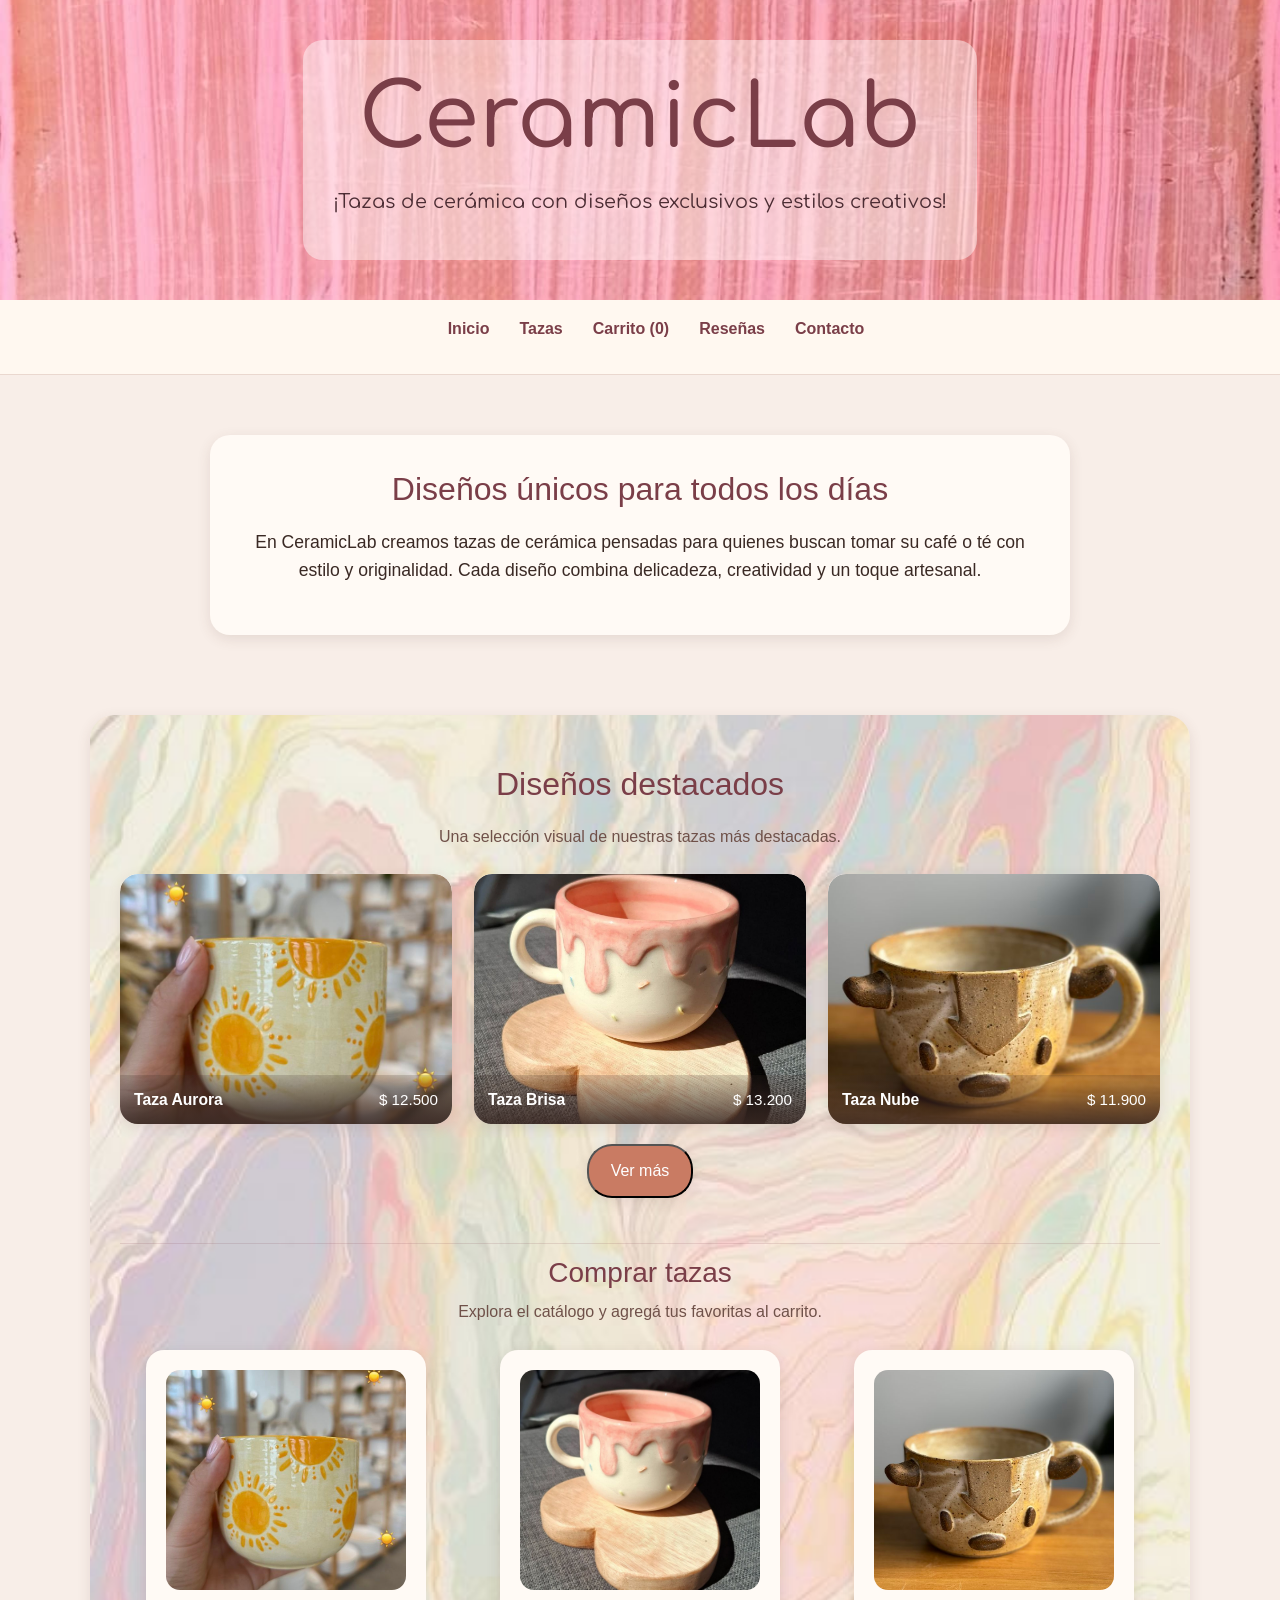
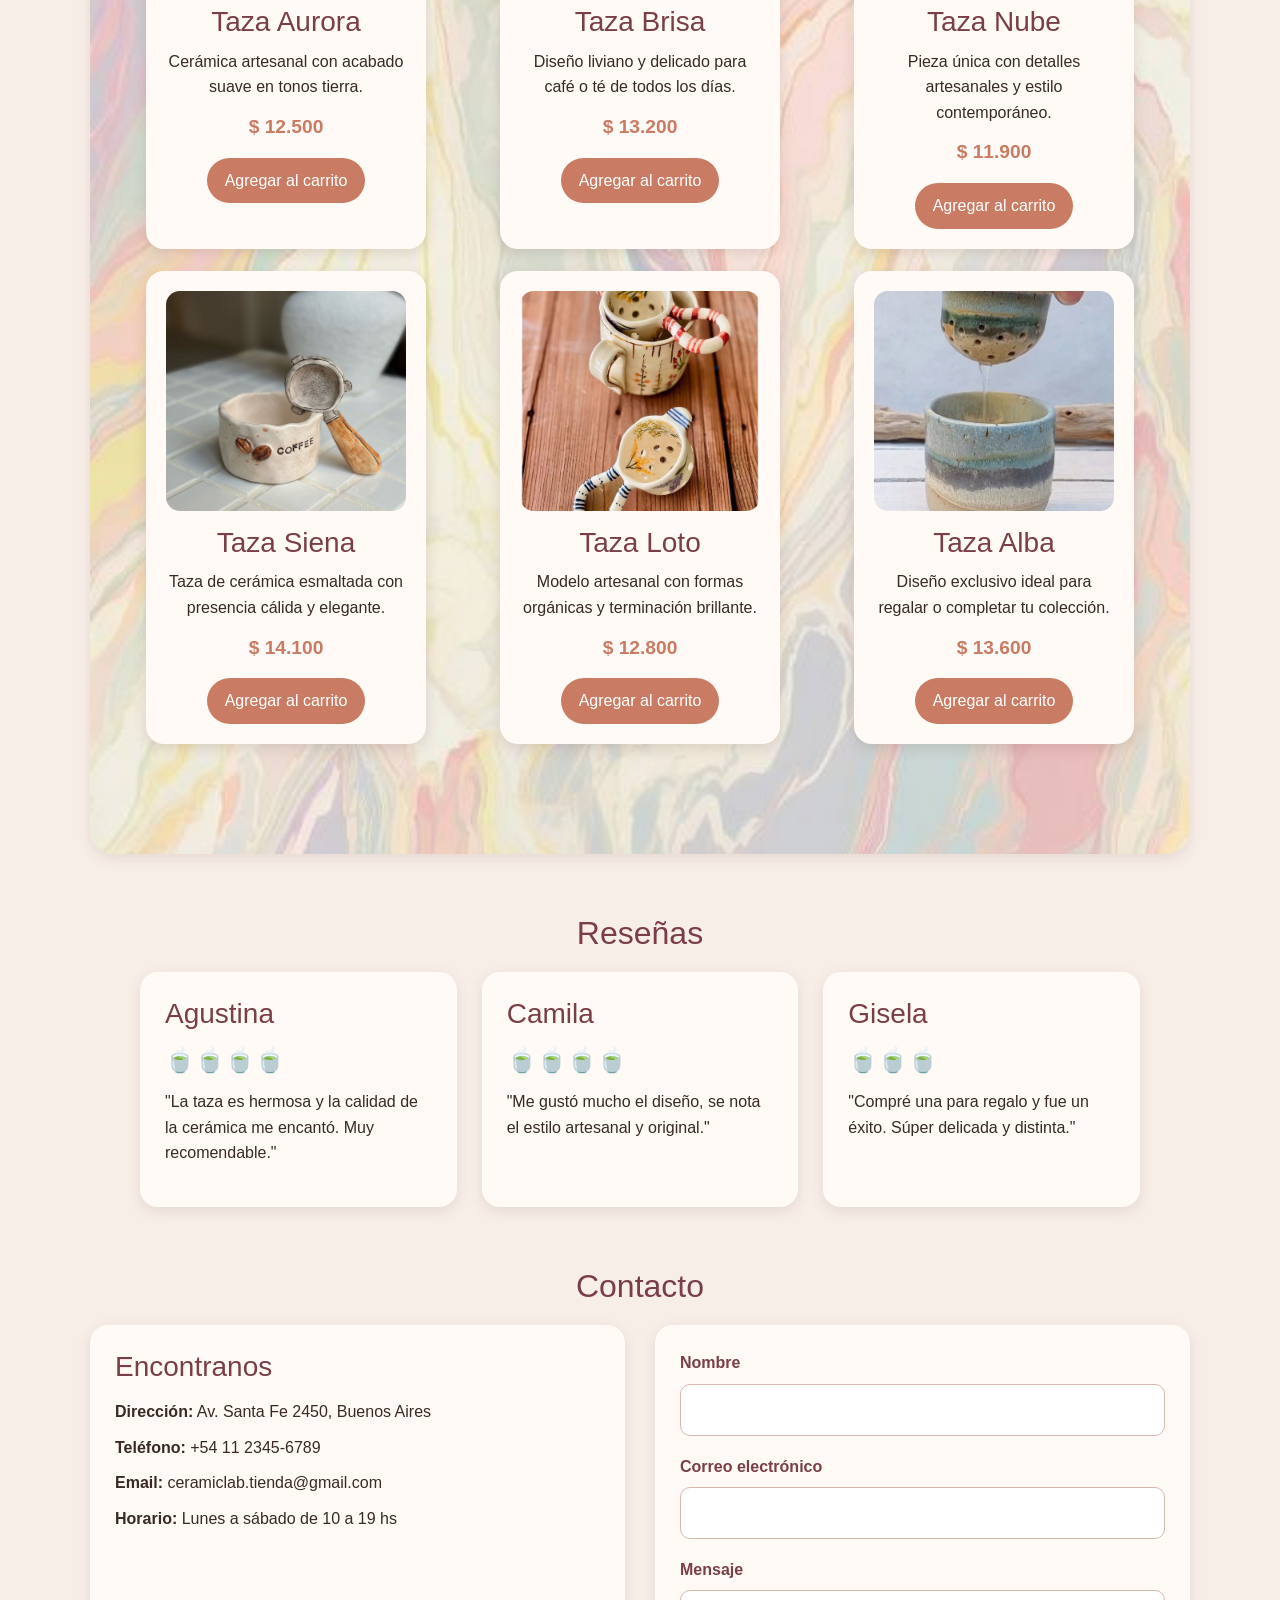
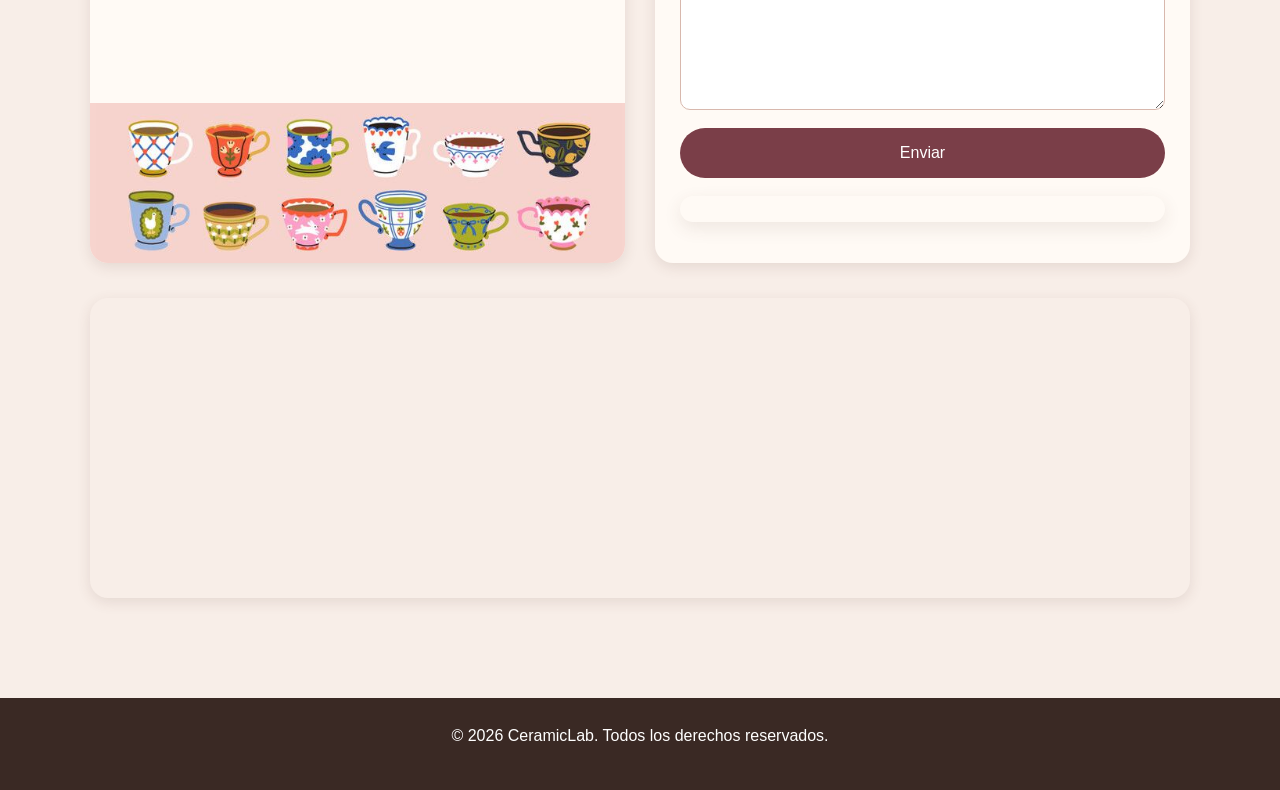
==== commit 4eca6da0: "catalogo-id" ====
--- a/index.html
+++ b/index.html
@@ -11,6 +11,12 @@
   <link rel="preconnect" href="https://fonts.googleapis.com">
   <link rel="preconnect" href="https://fonts.gstatic.com" crossorigin>
   <link href="https://fonts.googleapis.com/css2?family=Comfortaa:wght@400;700&display=swap" rel="stylesheet">
+  <link
+    href="https://cdn.jsdelivr.net/npm/bootstrap@5.3.8/dist/css/bootstrap.min.css"
+    rel="stylesheet"
+    integrity="sha384-sRIl4kxILFvY47J16cr9ZwB07vP4J8+LH7qKQnuqkuIAvNWLzeN8tE5YBujZqJLB"
+    crossorigin="anonymous"
+  >
   <link rel="stylesheet" href="styles.css">
 </head>
 <body>
@@ -36,7 +42,7 @@
     Ir al carrito (<span id="carrito-flotante-contador">0</span>)
   </a>
 
-  <main>
+  <main class="container-fluid px-0">
     <section id="presentacion" class="presentacion">
       <div class="presentacion-caja">
         <h2>Diseños únicos para todos los días</h2>
@@ -81,7 +87,7 @@
 
       <button type="button" id="galeria-toggle" class="boton-galeria">Ver más</button>
 
-      <div class="catalogo-tazas">
+      <div id="tazas" class="catalogo-tazas">
         <h3>Comprar tazas</h3>
         <p class="catalogo-descripcion">Explora el catálogo y agregá tus favoritas al carrito.</p>
         <div id="productos-contenedor" class="productos-contenedor" aria-live="polite"></div>
@@ -145,9 +151,9 @@
           </div>
 
           <figure class="imagen-tazas-contacto">
-            <img src="imagenes/Tazas.jpg" alt="Ilustración decorativa de varias tazas" loading="lazy">
-          </figure>
-        </div>
+          <img src="imagenes/Tazas.jpg" alt="Ilustración decorativa de varias tazas" loading="lazy" class="img-fluid">
+        </figure>
+      </div>
 
         <form action="https://formspree.io/f/TU_CODIGO" method="POST">
           <label for="nombre">Nombre</label>
@@ -181,6 +187,11 @@
     <p>© 2026 CeramicLab. Todos los derechos reservados.</p>
   </footer>
 
+  <script
+    src="https://cdn.jsdelivr.net/npm/bootstrap@5.3.8/dist/js/bootstrap.bundle.min.js"
+    integrity="sha384-FKyoEForCGlyvwx9Hj09JcYn3nv7wiPVlz7YYwJrWVcXK/BmnVDxM+D2scQbITxI"
+    crossorigin="anonymous"
+  ></script>
   <script src="script.js"></script>
 </body>
 </html>
--- a/styles.css
+++ b/styles.css
@@ -47,7 +47,7 @@
   color: #4b2c33;
 }
 
-/* NAVEGACIÓN */
+/* NAVEGACI�N */
 nav {
   background-color: #fff8f0;
   padding: 16px 20px;
@@ -653,7 +653,7 @@
   right: 16px;
 }
 
-/* RESEÑAS CON GRID */
+/* RESE�AS CON GRID */
 .resenas-contenedor {
   display: grid;
   grid-template-columns: repeat(3, 1fr);
@@ -1014,3 +1014,4 @@
     grid-template-columns: repeat(2, 1fr);
   }
 }
+
